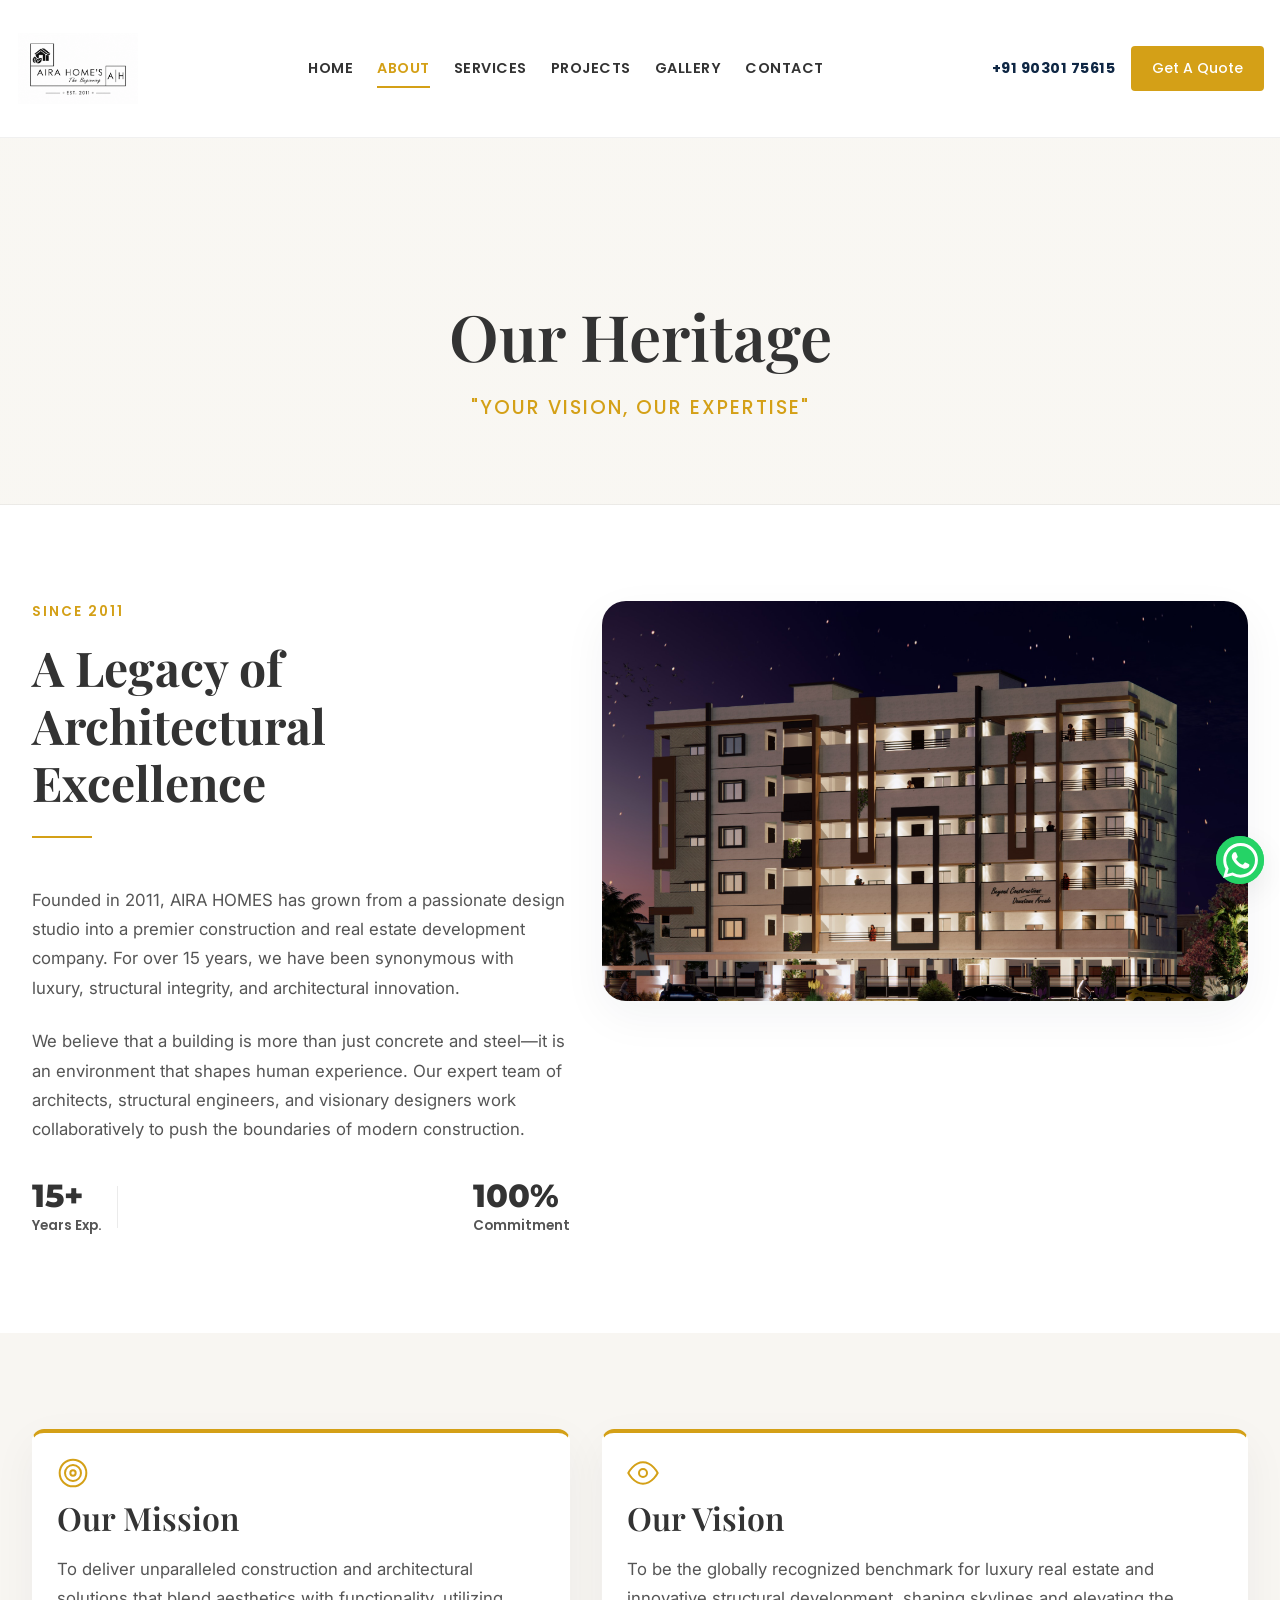
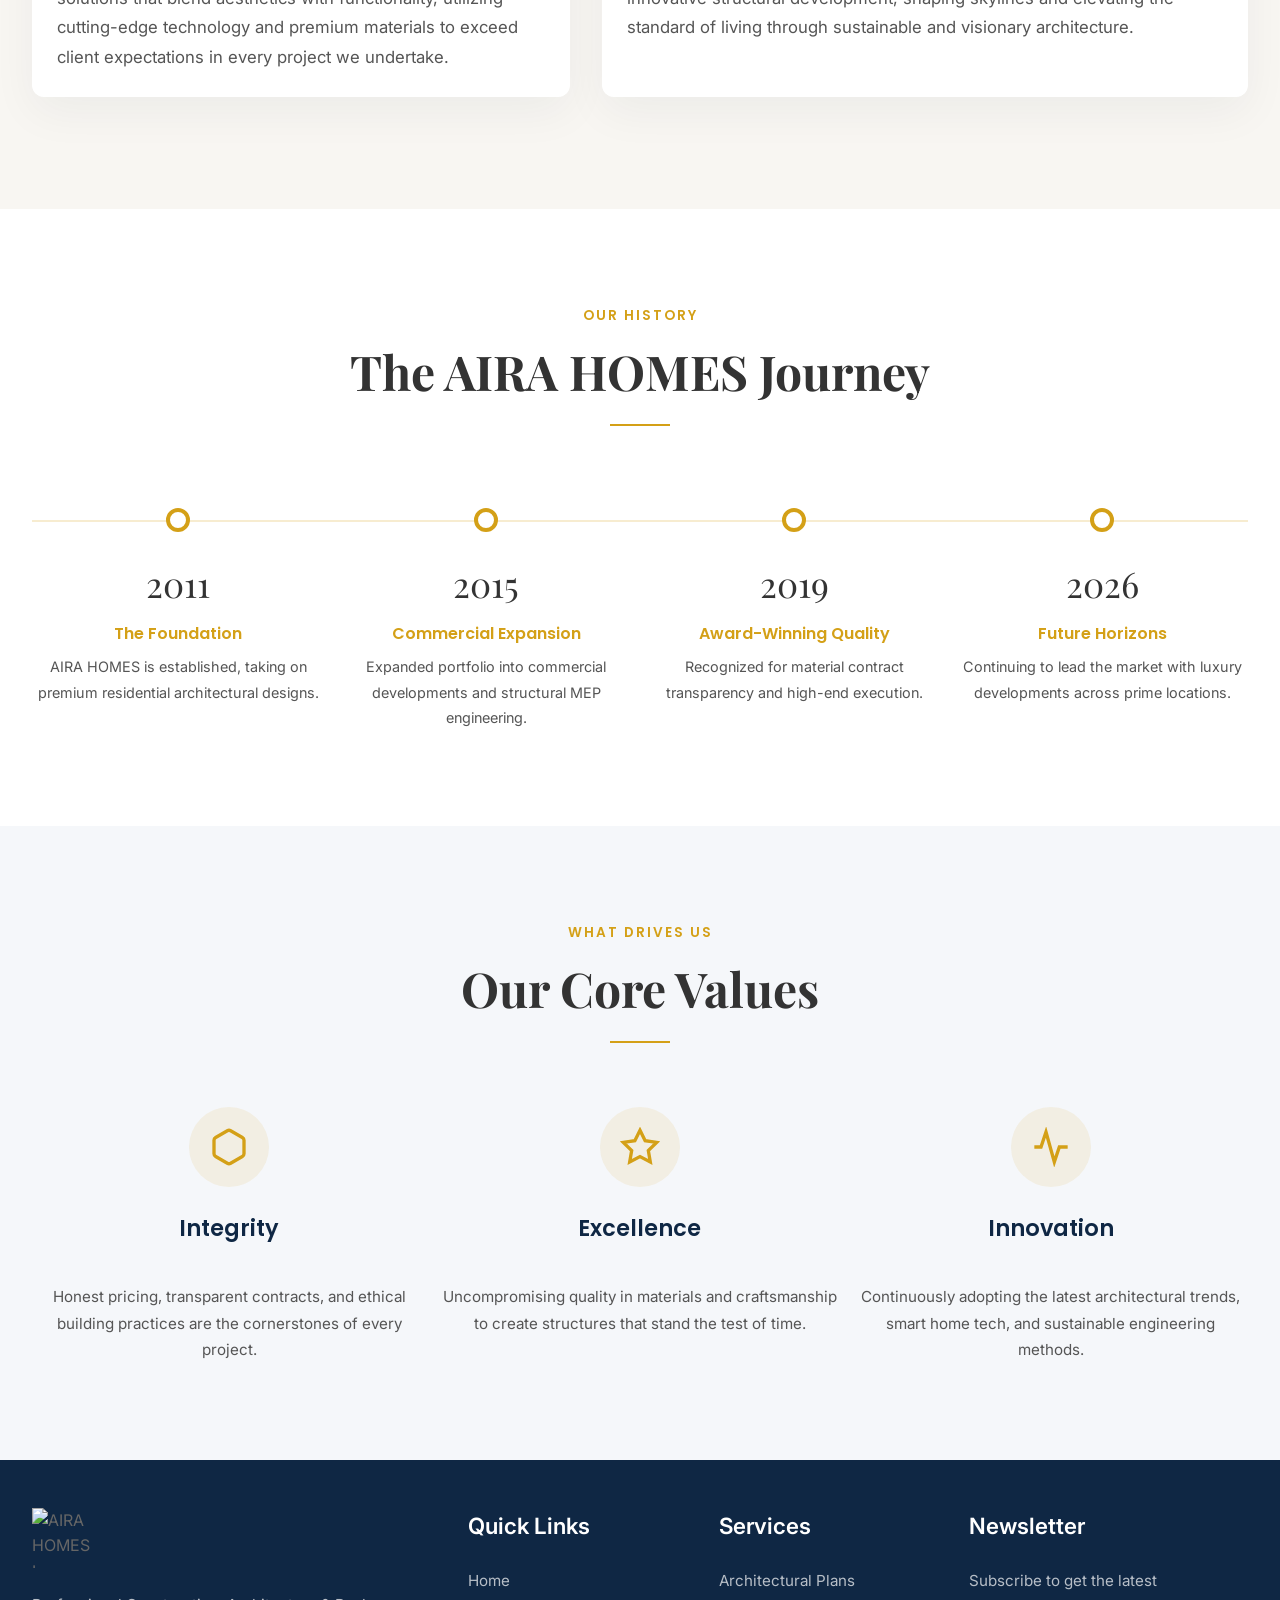
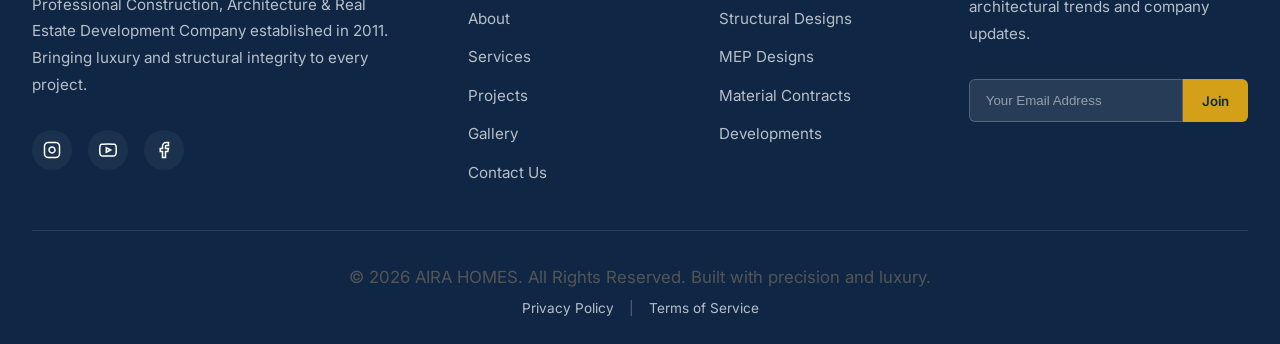
==== about.html @ bf9f4ef1 "Updated website" ====
﻿<!DOCTYPE html>
<html lang="en">
<head>
  <meta charset="UTF-8">
  <meta name="viewport" content="width=device-width, initial-scale=1.0">
  <meta name="description" content="AIRA HOMES Journey - Learn about our mission, vision, core values, and our 15+ years of excellence in construction and real estate.">
  <title>About Us | AIRA HOMES</title>
  <link rel="icon" type="image/png" href="logo.png"><link rel="shortcut icon" href="logo.png"><link rel="apple-touch-icon" href="logo.png">
  <link rel="stylesheet" href="css/style.css">
  <link href="https://fonts.googleapis.com/css2?family=Inter:wght@300;400;500;600&family=Montserrat:wght@600;700;800&family=Playfair+Display:ital,wght@0,400;0,500;0,600;0,700;1,400&family=Poppins:wght@500;600;700&display=swap" rel="stylesheet">
  <link rel="stylesheet" href="css/responsive.css">
</head>
<body>

  <!-- Overlay for mobile nav -->
  <div class="overlay" id="overlay"></div>

  <!-- STICKY HEADER -->
  <header id="header">
    <div class="nav-container">
      <a href="index.html" class="logo">
        <img src="logo.png" alt="AIRA HOMES Logo" style="height: 120px; width: 120px; object-fit: contain;" loading="lazy">
      </a>

      <nav class="nav-menu">
        <a href="index.html" class="nav-link">Home</a>
        <a href="about.html" class="nav-link active">About</a>
        <a href="services.html" class="nav-link">Services</a>
        <a href="projects.html" class="nav-link">Projects</a>
        <a href="gallery.html" class="nav-link">Gallery</a>
        <a href="contact.html" class="nav-link">Contact</a>
      </nav>

      <div class="nav-cta">
        <a href="contact.html#contact-form" class="nav-link" style="font-weight: 700; color: var(--navy-dark); text-transform: none;">+91 90301 75615</a>
        <a href="contact.html" class="btn btn-gold">Get A Quote</a>
      </div>

      <button class="hamburger" id="hamburger" aria-label="Toggle menu">
        <span></span>
        <span></span>
        <span></span>
      </button>
    </div>
  </header>

  <!-- MOBILE NAVIGATION -->
  <aside class="mobile-nav" id="mobile-nav">
    <a href="index.html" class="nav-link">Home</a>
    <a href="about.html" class="nav-link active">About</a>
    <a href="services.html" class="nav-link">Services</a>
    <a href="projects.html" class="nav-link">Projects</a>
    <a href="gallery.html" class="nav-link">Gallery</a>
    <a href="contact.html" class="nav-link">Contact</a>
    <div style="margin-top: 2rem;">
      <a href="contact.html" class="btn btn-gold" style="width: 100%;">Get A Quote</a>
    </div>
      <div class="mobile-socials">
        <div class="social-links">
            <a href="https://instagram.com" target="_blank" rel="noopener"><i class="fa-brands fa-instagram"></i></a>
            <a href="https://linkedin.com" target="_blank" rel="noopener"><i class="fa-brands fa-linkedin-in"></i></a>
            <a href="https://facebook.com" target="_blank" rel="noopener"><i class="fa-brands fa-facebook-f"></i></a>
        </div>
    </div>
</aside>

  <!-- INNER PAGE HERO -->
  <section class="inner-hero" style="background-image: linear-gradient(rgba(248,246,242,0.9), rgba(248,246,242,0.9)), url('https://images.unsplash.com/photo-1600607687920-4e2a09cf159d?ixlib=rb-4.0.3&auto=format&fit=crop&w=1600&q=80'); background-size: cover; background-position: center;">
    <div class="container">
      <h1 class="inner-hero-title">Our Heritage</h1>
      <p style="font-size: 1.2rem; font-family: var(--font-button); font-weight: 500; color: var(--accent-gold); text-transform: uppercase; letter-spacing: 2px;">"Your vision, our expertise"</p>
    </div>
  </section>

  <!-- COMPANY OVERVIEW -->
  <section class="section">
    <div class="container">
      <div class="hero-grid">
        <div>
          <div class="section-header left">
            <span class="section-tag">Since 2011</span>
            <h2 class="section-title">A Legacy of <br>Architectural Excellence</h2>
            <div class="section-divider"></div>
          </div>
          <p style="margin-bottom: 1.5rem; font-size: 1.05rem;">Founded in 2011, AIRA HOMES has grown from a passionate design studio into a premier construction and real estate development company. For over 15 years, we have been synonymous with luxury, structural integrity, and architectural innovation.</p>
          <p style="margin-bottom: 2rem; font-size: 1.05rem;">We believe that a building is more than just concrete and steel—it is an environment that shapes human experience. Our expert team of architects, structural engineers, and visionary designers work collaboratively to push the boundaries of modern construction.</p>
          
          <div class="services-row" style="margin-top: 2rem;">
            <div class="stat-item" style="text-align: left;">
              <div class="stat-number" style="font-size: 2rem; margin-bottom: 0;">15+</div>
              <div class="stat-label">Years Exp.</div>
            </div>
            <div class="stat-item" style="text-align: left;">
              <div class="stat-number" style="font-size: 2rem; margin-bottom: 0;">100%</div>
              <div class="stat-label">Commitment</div>
            </div>
          </div>
        </div>
        
        <div class="hero-image" style="height: 500px;">
          <!-- Using high-quality architecture unsplash image -->
          <img src="images/img26.jpg.png" alt="AIRA HOMES Excellence" loading="lazy">
        </div>
      </div>
    </div>
  </section>

  <!-- MISSION & VISION -->
  <section class="section section-bg-beige">
    <div class="container">
      <div class="hero-grid" style="align-items: stretch;">
        <div class="glass-card" style="background: var(--bg-primary); border-top: 4px solid var(--accent-gold);">
          <div class="stat-icon" style="justify-content: flex-start;">
            <svg viewBox="0 0 24 24" fill="none" stroke="currentColor" stroke-width="1.5"><circle cx="12" cy="12" r="10"></circle><circle cx="12" cy="12" r="6"></circle><circle cx="12" cy="12" r="2"></circle></svg>
          </div>
          <h3 style="font-family: var(--font-heading); font-size: 2rem; margin-bottom: 1rem;">Our Mission</h3>
          <p>To deliver unparalleled construction and architectural solutions that blend aesthetics with functionality, utilizing cutting-edge technology and premium materials to exceed client expectations in every project we undertake.</p>
        </div>
        
        <div class="glass-card" style="background: var(--bg-primary); border-top: 4px solid var(--accent-gold);">
          <div class="stat-icon" style="justify-content: flex-start;">
            <svg viewBox="0 0 24 24" fill="none" stroke="currentColor" stroke-width="1.5"><path d="M1 12s4-8 11-8 11 8 11 8-4 8-11 8-11-8-11-8z"></path><circle cx="12" cy="12" r="3"></circle></svg>
          </div>
          <h3 style="font-family: var(--font-heading); font-size: 2rem; margin-bottom: 1rem;">Our Vision</h3>
          <p>To be the globally recognized benchmark for luxury real estate and innovative structural development, shaping skylines and elevating the standard of living through sustainable and visionary architecture.</p>
        </div>
      </div>
    </div>
  </section>

  <!-- OUR JOURNEY TIMELINE -->
  <section class="section">
    <div class="container">
      <div class="section-header">
        <span class="section-tag">Our History</span>
        <h2 class="section-title">The AIRA HOMES Journey</h2>
        <div class="section-divider"></div>
      </div>
      
      <div class="timeline-flex">
        <div class="timeline-node">
          <div class="timeline-dot"></div>
          <div class="timeline-year">2011</div>
          <div class="timeline-title">The Foundation</div>
          <p style="font-size: 0.9rem;">AIRA HOMES is established, taking on premium residential architectural designs.</p>
        </div>
        
        <div class="timeline-node">
          <div class="timeline-dot"></div>
          <div class="timeline-year">2015</div>
          <div class="timeline-title">Commercial Expansion</div>
          <p style="font-size: 0.9rem;">Expanded portfolio into commercial developments and structural MEP engineering.</p>
        </div>
        
        <div class="timeline-node">
          <div class="timeline-dot"></div>
          <div class="timeline-year">2019</div>
          <div class="timeline-title">Award-Winning Quality</div>
          <p style="font-size: 0.9rem;">Recognized for material contract transparency and high-end execution.</p>
        </div>
        
        <div class="timeline-node">
          <div class="timeline-dot"></div>
          <div class="timeline-year">2026</div>
          <div class="timeline-title">Future Horizons</div>
          <p style="font-size: 0.9rem;">Continuing to lead the market with luxury developments across prime locations.</p>
        </div>
      </div>
    </div>
  </section>

  <!-- CORE VALUES -->
  <section class="section section-bg-gray">
    <div class="container">
      <div class="section-header">
        <span class="section-tag">What Drives Us</span>
        <h2 class="section-title">Our Core Values</h2>
        <div class="section-divider"></div>
      </div>
      
      <div class="assurances-grid" style="grid-template-columns: repeat(3, 1fr);">
        <div class="assurance-item">
          <div class="icon">
            <svg viewBox="0 0 24 24" fill="none" stroke="currentColor" stroke-width="2"><path d="M21 16V8a2 2 0 0 0-1-1.73l-7-4a2 2 0 0 0-2 0l-7 4A2 2 0 0 0 3 8v8a2 2 0 0 0 1 1.73l7 4a2 2 0 0 0 2 0l7-4A2 2 0 0 0 21 16z"></path></svg>
          </div>
          <h4 style="margin-bottom: 0.8rem; font-size: 1.25rem;">Integrity</h4>
          <p style="font-size: 0.95rem;">Honest pricing, transparent contracts, and ethical building practices are the cornerstones of every project.</p>
        </div>
        <div class="assurance-item">
          <div class="icon">
            <svg viewBox="0 0 24 24" fill="none" stroke="currentColor" stroke-width="2"><polygon points="12 2 15.09 8.26 22 9.27 17 14.14 18.18 21.02 12 17.77 5.82 21.02 7 14.14 2 9.27 8.91 8.26 12 2"></polygon></svg>
          </div>
          <h4 style="margin-bottom: 0.8rem; font-size: 1.25rem;">Excellence</h4>
          <p style="font-size: 0.95rem;">Uncompromising quality in materials and craftsmanship to create structures that stand the test of time.</p>
        </div>
        <div class="assurance-item">
          <div class="icon">
            <svg viewBox="0 0 24 24" fill="none" stroke="currentColor" stroke-width="2"><path d="M2 12h4l3-9 5 18 3-9h5"></path></svg>
          </div>
          <h4 style="margin-bottom: 0.8rem; font-size: 1.25rem;">Innovation</h4>
          <p style="font-size: 0.95rem;">Continuously adopting the latest architectural trends, smart home tech, and sustainable engineering methods.</p>
        </div>
      </div>
    </div>
  </section>

  <!-- FOOTER -->
  <footer>
    <div class="container">
      <div class="footer-grid">
        <div class="footer-about">
          <div class="footer-logo" style="margin-bottom: 1.5rem;">
            <img src="Logo.png" alt="AIRA HOMES Logo" style="height: 60px; width: 60px; object-fit: contain;" loading="lazy">
          </div>
          <p class="footer-desc">Professional Construction, Architecture & Real Estate Development Company established in 2011. Bringing luxury and structural integrity to every project.</p>
                    <div class="social-links">
            <a href="https://www.instagram.com/aira_homes_?igsh=MXM3eGhtYWdzZmJ4OQ==" target="_blank" class="social-link"><svg width="18" height="18" viewBox="0 0 24 24" fill="none" stroke="currentColor" stroke-width="2"><rect x="2" y="2" width="20" height="20" rx="5" ry="5"></rect><path d="M16 11.37A4 4 0 1 1 12.63 8 4 4 0 0 1 16 11.37z"></path><line x1="17.5" y1="6.5" x2="17.51" y2="6.5"></line></svg></a>
            <a href="https://www.youtube.com/channel/UC4AeRJJ2x_z1J_MsNEatcOw" target="_blank" class="social-link"><svg width="18" height="18" viewBox="0 0 24 24" fill="none" stroke="currentColor" stroke-width="2"><path d="M22.54 6.42a2.78 2.78 0 0 0-1.94-2C18.88 4 12 4 12 4s-6.88 0-8.6.42a2.78 2.78 0 0 0-1.94 2C1 8.17 1 12 1 12s0 3.83.46 5.58a2.78 2.78 0 0 0 1.94 2C5.12 20 12 20 12 20s6.88 0 8.6-.42a2.78 2.78 0 0 0 1.94-2C23 15.83 23 12 23 12s0-3.83-.46-5.58z"></path><polygon points="9.75 15.02 15.5 12 9.75 8.98 9.75 15.02"></polygon></svg></a>
            <a href="https://www.facebook.com/profile.php?id=61591469667228" target="_blank" class="social-link"><svg width="18" height="18" viewBox="0 0 24 24" fill="none" stroke="currentColor" stroke-width="2"><path d="M18 2h-3a5 5 0 0 0-5 5v3H7v4h3v8h4v-8h3l1-4h-4V7a1 1 0 0 1 1-1h3z"></path></svg></a>
          </div>
        </div>

        <div class="footer-links">
          <h4 class="footer-title">Quick Links</h4>
          <ul class="footer-menu">
            <li><a href="index.html">Home</a></li>
            <li><a href="about.html">About</a></li>
            <li><a href="services.html">Services</a></li>
            <li><a href="projects.html">Projects</a></li>
            <li><a href="gallery.html">Gallery</a></li>
            <li><a href="contact.html">Contact Us</a></li>
          </ul>
        </div>

        <div class="footer-links">
          <h4 class="footer-title">Services</h4>
          <ul class="footer-menu">
            <li><a href="services.html">Architectural Plans</a></li>
            <li><a href="services.html">Structural Designs</a></li>
            <li><a href="services.html">MEP Designs</a></li>
            <li><a href="services.html">Material Contracts</a></li>
            <li><a href="services.html">Developments</a></li>
          </ul>
        </div>

        <div class="footer-newsletter">
          <h4 class="footer-title">Newsletter</h4>
          <p class="footer-desc">Subscribe to get the latest architectural trends and company updates.</p>
          <form class="newsletter-form" onsubmit="event.preventDefault(); alert('Thank you for subscribing!');">
            <input type="email" placeholder="Your Email Address" class="newsletter-input" required>
            <button type="submit" class="newsletter-btn">Join</button>
          </form>
        </div>
      </div>

      <div class="footer-bottom">
        <div style="display: flex; flex-direction: column; align-items: center; gap: 10px; justify-content: center;">
            <p style="margin: 0;">&copy; 2026 AIRA HOMES. All Rights Reserved. Built with precision and luxury.</p>
            <div style="display: flex; gap: 15px; font-size: 0.85rem;">
                <a href="#" style="color: rgba(255, 255, 255, 0.7); text-decoration: none; transition: color 0.3s;" onmouseover="this.style.color='#D4A017'" onmouseout="this.style.color='rgba(255, 255, 255, 0.7)'">Privacy Policy</a>
                <span style="color: rgba(255, 255, 255, 0.3);">|</span>
                <a href="#" style="color: rgba(255, 255, 255, 0.7); text-decoration: none; transition: color 0.3s;" onmouseover="this.style.color='#D4A017'" onmouseout="this.style.color='rgba(255, 255, 255, 0.7)'">Terms of Service</a>
            </div>
        </div>
      </div>
    </div>
  </footer>

  <!-- WHATSAPP FLOATING BUTTON -->
  <a href="https://wa.me/919030175615" target="_blank" class="whatsapp-float" aria-label="Chat on WhatsApp">
    <div class="whatsapp-pulse"></div>
    <svg viewBox="0 0 24 24">
      <path d="M17.472 14.382c-.297-.149-1.758-.867-2.03-.967-.273-.099-.471-.148-.67.15-.197.297-.767.966-.94 1.164-.173.199-.347.223-.644.075-.297-.15-1.255-.463-2.39-1.475-.883-.788-1.48-1.761-1.653-2.059-.173-.297-.018-.458.13-.606.134-.133.298-.347.446-.52.149-.174.198-.298.298-.497.099-.198.05-.371-.025-.52-.075-.149-.669-1.612-.916-2.207-.242-.579-.487-.5-.669-.51a12.8 12.8 0 0 0-.57-.01c-.198 0-.52.074-.792.372-.272.297-1.04 1.016-1.04 2.479 0 1.462 1.065 2.875 1.213 3.074.149.198 2.096 3.2 5.077 4.487.709.306 1.262.489 1.694.625.712.227 1.36.195 1.871.118.571-.085 1.758-.719 2.006-1.413.248-.694.248-1.289.173-1.413-.074-.124-.272-.198-.57-.347m-5.421 7.403h-.004a9.87 9.87 0 0 1-5.031-1.378l-.361-.214-3.741.982.998-3.648-.235-.374a9.86 9.86 0 0 1-1.51-5.26c.001-5.45 4.436-9.884 9.888-9.884 2.64 0 5.122 1.03 6.988 2.898a9.825 9.825 0 0 1 2.893 6.994c-.003 5.45-4.437 9.884-9.885 9.884m8.413-18.297A11.815 11.815 0 0 0 12.05 0C5.495 0 .16 5.335.157 11.892c0 2.096.547 4.142 1.588 5.945L.057 24l6.305-1.654a11.882 11.882 0 0 0 5.683 1.448h.005c6.554 0 11.89-5.335 11.893-11.893a11.821 11.821 0 0 0-3.48-8.413Z"/>
    </svg>
  </a>

  <script src="js/main.js"></script>
</body>
</html>
---- css/style.css ----
﻿@import url('https://fonts.googleapis.com/css2?family=Inter:wght@300;400;500;600&family=Montserrat:wght@600;700;800&family=Playfair+Display:ital,wght@0,400;0,500;0,600;0,700;1,400&family=Poppins:wght@500;600;700&display=swap');

/* --- DESIGN SYSTEM VARIABLES --- */
:root {
  /* Colors */
  --bg-primary: #FFFFFF;
  --bg-secondary: #F8F6F2; /* Light Beige */
  --bg-cream: #FFFDF8; /* Soft Cream */
  --bg-gray: #F5F7FA; /* Light Gray */
  
  --accent-gold: #D4A017; /* Primary Gold */
  --accent-gold-hover: #B8860B; 
  
  --navy-dark: #0F2744; /* Secondary Navy */
  
  --text-dark: #1E1E1E; /* Heading Color */
  --text-body: #555555; /* Body Text */
  --text-light: #FFFFFF;
  
  --success-color: #25D366; /* WhatsApp / Success */
  
  /* Typography */
  --font-heading: 'Playfair Display', serif;
  --font-body: 'Inter', sans-serif;
  --font-button: 'Poppins', sans-serif;
  --font-stats: 'Montserrat', sans-serif;
  
  /* Utilities */
  --transition-smooth: all 0.4s cubic-bezier(0.16, 1, 0.3, 1);
  --border-radius-sm: 6px;
  --border-radius-md: 12px;
  --border-radius-lg: 24px;
  
  /* Shadows */
  --shadow-premium: 0 15px 45px rgba(15, 39, 68, 0.05);
  --shadow-hover: 0 25px 55px rgba(15, 39, 68, 0.12);
  --shadow-glass: 0 8px 32px rgba(31, 38, 135, 0.05);
  
  --max-width: 1280px;
}

/* --- RESET & GLOBAL STYLES --- */
* {
  margin: 0;
  padding: 0;
  box-sizing: border-box;
  outline: none;
}

html {
  scroll-behavior: smooth;
  font-size: 16px;
  background-color: var(--bg-primary);
  color: var(--text-body);
}

body {
  font-family: var(--font-body);
  line-height: 1.7;
  overflow-x: hidden;
}

h1 { font-size: 32px; }
h2 { font-size: 28px; }
h3 { font-size: 24px; }
h4 { font-size: 20px; }

h1, h2, h3, h4, h5, h6 {
  font-family: var(--font-heading);
  font-weight: 600;
  color: var(--text-dark);
}

p {
  color: var(--text-body);
  font-size: 16px;
}

a {
  text-decoration: none;
  color: inherit;
  transition: var(--transition-smooth);
}

ul {
  list-style: none;
}

img {
  max-width: 100%;
  height: auto;
  display: block;
}

.container {
  width: 100%;
  max-width: var(--max-width);
  margin: 0 auto;
  padding: 0 2rem;
}

/* --- BUTTONS & CALLS TO ACTION --- */
.btn {
  display: inline-flex;
  align-items: center;
  justify-content: center;
  padding: 1rem 2rem;
  font-family: var(--font-button);
  font-size: 0.95rem;
  font-weight: 600;
  border-radius: var(--border-radius-sm);
  border: 1px solid transparent;
  cursor: pointer;
  transition: var(--transition-smooth);
  position: relative;
  overflow: hidden;
  z-index: 1;
}

.btn::after {
  content: '';
  position: absolute;
  top: 0;
  left: 0;
  width: 100%;
  height: 100%;
  background: rgba(255, 255, 255, 0.1);
  transform: translateX(-100%);
  transition: transform 0.4s ease;
  z-index: -1;
}

.btn:hover::after {
  transform: translateX(0);
}

.btn-gold {
  background-color: var(--accent-gold);
  color: var(--bg-primary);
}

.btn-gold:hover {
  background-color: var(--accent-gold-hover);
  box-shadow: 0 8px 24px rgba(212, 160, 23, 0.3);
  transform: translateY(-2px);
}

.btn-outline {
  background-color: transparent;
  border: 1px solid var(--accent-gold);
  color: var(--accent-gold);
}

.btn-outline:hover {
  background-color: var(--accent-gold);
  color: var(--bg-primary);
  box-shadow: 0 8px 24px rgba(212, 160, 23, 0.2);
  transform: translateY(-2px);
}

.btn-white {
  background-color: var(--bg-primary);
  color: var(--text-dark);
}

.btn-white:hover {
  background-color: var(--bg-secondary);
  box-shadow: 0 8px 24px rgba(0, 0, 0, 0.05);
  transform: translateY(-2px);
}

/* --- GLASSMORPHISM CARD STYLE --- */
.glass-card {
  background: rgba(255, 255, 255, 0.85);
  backdrop-filter: blur(16px);
  -webkit-backdrop-filter: blur(16px);
  border: 1px solid rgba(255, 255, 255, 0.6);
  box-shadow: var(--shadow-premium);
  border-radius: var(--border-radius-md);
  padding: 2.5rem;
  transition: var(--transition-smooth);
}

.glass-card:hover {
  transform: translateY(-5px);
  box-shadow: var(--shadow-hover);
}

/* --- STICKY HEADER & NAVBAR --- */
header {
  position: fixed;
  top: 0;
  left: 0;
  width: 100%;
  z-index: 1000;
  transition: var(--transition-smooth);
  background: rgba(255, 255, 255, 0.95);
  backdrop-filter: blur(12px);
  -webkit-backdrop-filter: blur(12px);
  border-bottom: 1px solid rgba(15, 39, 68, 0.05);
}

header.scrolled {
  background: rgba(255, 255, 255, 0.98);
  box-shadow: 0 5px 20px rgba(0, 0, 0, 0.05);
  padding: 0.2rem 0;
}

.nav-container {
  display: flex;
  justify-content: space-between;
  align-items: center;
  padding: 1rem 2rem;
  transition: var(--transition-smooth);
}

/* --- CIRCULAR LOGO --- */
.logo {
  display: flex;
  align-items: center;
}

.nav-container .logo {
  background-color: transparent;
  box-shadow: none;
  border-radius: 0;
  padding: 2px;
}

.logo-img {
  width: 48px;
  height: 48px;
  transition: transform 0.4s ease, box-shadow 0.4s ease;
  border-radius: 0; /* Changed to square shape */
}

.logo img, .footer-logo img {
  border-radius: 0 !important;
}

.logo:hover .logo-img {
  transform: scale(1.05);
}

.nav-menu {
  display: flex;
  align-items: center;
  gap: 2rem;
}

.nav-link {
  font-family: var(--font-button);
  font-size: 0.9rem;
  font-weight: 600;
  color: var(--text-dark);
  position: relative;
  padding: 0.5rem 0;
  text-transform: uppercase;
  letter-spacing: 0.5px;
}

.nav-link::after {
  content: '';
  position: absolute;
  bottom: 0;
  left: 0;
  width: 0;
  height: 2px;
  background-color: var(--accent-gold);
  transition: var(--transition-smooth);
}

.nav-link:hover::after,
.nav-link.active::after {
  width: 100%;
}

.nav-link.active {
  color: var(--accent-gold);
}

.nav-cta {
  display: flex;
  align-items: center;
  gap: 1rem;
}

/* --- MOBILE HAMBURGER MENU --- */
.hamburger {
  display: none;
  cursor: pointer;
  background: none;
  border: none;
  z-index: 1100;
}

.hamburger span {
  display: block;
  width: 25px;
  height: 2px;
  background-color: var(--text-dark);
  margin: 5px 0;
  transition: var(--transition-smooth);
}

.mobile-nav {
  position: fixed;
  top: 0;
  right: -100%;
  width: 300px;
  height: 100vh;
  background-color: var(--bg-cream);
  box-shadow: -10px 0 30px rgba(0, 0, 0, 0.05);
  display: flex;
  flex-direction: column;
  padding: 6rem 2.5rem 3rem;
  transition: var(--transition-smooth);
  z-index: 1050;
  overflow-y: auto;
}
  display: flex;
  align-items: center;
  padding-top: 160px;
  background-color: var(--bg-cream);
  overflow: hidden;
}

.hero-grid {
  display: grid;
  grid-template-columns: 1fr 1.2fr;
  gap: 4rem;
  align-items: center;
}

.hero-content {
  animation: slideRight 1s cubic-bezier(0.16, 1, 0.3, 1) forwards;
}

.hero-tag {
  font-family: var(--font-button);
  color: var(--accent-gold);
  font-size: 0.9rem;
  font-weight: 600;
  letter-spacing: 2px;
  text-transform: uppercase;
  margin-bottom: 1.5rem;
  display: block;
}

.hero-title {
  font-size: 4.5rem;
  line-height: 1.1;
  color: var(--text-dark);
  margin-bottom: 1.5rem;
}

.hero-title span {
  color: var(--accent-gold);
}

.hero-subtitle {
  font-size: 1.1rem;
  color: var(--text-body);
  margin-bottom: 2.5rem;
  max-width: 90%;
}

.hero-actions {
  display: flex;
  gap: 1.5rem;
  align-items: center;
}

.hero-image {
  position: relative;
  height: 600px;
  border-radius: var(--border-radius-lg);
  overflow: hidden;
  box-shadow: var(--shadow-premium);
  animation: slideLeft 1s cubic-bezier(0.16, 1, 0.3, 1) forwards;
}

.hero-image img {
  width: 100%;
  height: 100%;
  object-fit: cover;
  animation: slowZoom 20s infinite alternate;
}

/* --- STATS SECTION --- */
.stats {
  padding: 4rem 0;
  background-color: var(--bg-primary);
  border-bottom: 1px solid rgba(0,0,0,0.05);
}

.stats-container {
  background: var(--bg-primary);
  border: 1px solid rgba(212, 160, 23, 0.2);
  border-radius: var(--border-radius-md);
  padding: 3rem;
  box-shadow: var(--shadow-premium);
  transform: none;
  margin-bottom: 0;
}

.stats-grid {
  display: grid;
  grid-template-columns: 1fr;
  gap: 2rem;
  text-align: center;
}

.stat-item {
  position: relative;
}

.stat-item:not(:last-child)::after {
  content: '';
  position: absolute;
  right: -1rem;
  top: 15%;
  height: 70%;
  width: 1px;
  background-color: rgba(0, 0, 0, 0.08);
}

.stat-icon {
  color: var(--accent-gold);
  margin-bottom: 0.5rem;
  display: flex;
  justify-content: center;
}

.stat-icon svg {
  width: 32px;
  height: 32px;
}

.stat-number {
  font-family: var(--font-stats);
  font-size: 2.8rem;
  color: var(--text-dark);
  font-weight: 800;
  line-height: 1.2;
}

.stat-label {
  font-size: 0.85rem;
  font-family: var(--font-button);
  font-weight: 600;
  color: var(--text-body);
}

/* --- SECTION DECORATION & LAYOUTS --- */
.section {
  padding: 3rem 0;
}

.section-bg-beige { background-color: var(--bg-secondary); }
.section-bg-cream { background-color: var(--bg-cream); }
.section-bg-gray { background-color: var(--bg-gray); }

.section-header {
  text-align: center;
  max-width: 700px;
  margin: 0 auto 4rem;
}

.section-header.left {
  text-align: left;
  margin: 0 0 3rem 0;
}

.section-tag {
  font-family: var(--font-button);
  font-size: 0.85rem;
  font-weight: 600;
  color: var(--accent-gold);
  letter-spacing: 2px;
  text-transform: uppercase;
  margin-bottom: 1rem;
  display: block;
}

.section-title {
  font-family: var(--font-heading);
  font-size: 3rem;
  font-weight: 700;
  color: var(--text-dark);
  line-height: 1.2;
}

.section-divider {
  width: 60px;
  height: 2px;
  background-color: var(--accent-gold);
  margin: 1.5rem auto 0;
}

.section-header.left .section-divider {
  margin: 1.5rem 0 0 0;
}

/* --- SERVICES PREVIEW (HOME) --- */
.services-row {
  display: flex;
  justify-content: space-between;
  gap: 1.5rem;
  flex-wrap: wrap;
}

.service-icon-box {
  flex: 1;
  min-width: 180px;
  text-align: center;
  padding: 2rem 1rem;
  background: var(--bg-primary);
  border-radius: var(--border-radius-md);
  box-shadow: var(--shadow-premium);
  transition: var(--transition-smooth);
  border: 1px solid transparent;
}

.service-icon-box:hover {
  transform: translateY(-10px);
  border-color: rgba(212, 160, 23, 0.2);
  box-shadow: var(--shadow-hover);
}

.service-icon-box .icon {
  width: 48px;
  height: 48px;
  margin: 0 auto 1rem;
  color: var(--accent-gold);
}

.service-icon-box h4 {
  font-family: var(--font-button);
  font-weight: 600;
  font-size: 1rem;
  margin-bottom: 0.5rem;
}

.service-icon-box .read-more {
  font-size: 0.8rem;
  color: var(--accent-gold);
  font-weight: 600;
}

/* --- ABOUT TIMELINE --- */
.timeline-flex {
  display: flex;
  justify-content: space-between;
  position: relative;
  margin-top: 4rem;
}

.timeline-flex::before {
  content: '';
  position: absolute;
  top: 30px;
  left: 0;
  width: 100%;
  height: 2px;
  background: rgba(212, 160, 23, 0.2);
  z-index: 0;
}

.timeline-node {
  position: relative;
  z-index: 1;
  text-align: center;
  width: 220px;
}

.timeline-dot {
  width: 24px;
  height: 24px;
  background: var(--bg-primary);
  border: 4px solid var(--accent-gold);
  border-radius: 50%;
  margin: 18px auto 1.5rem;
  transition: var(--transition-smooth);
}

.timeline-node:hover .timeline-dot {
  background: var(--accent-gold);
  transform: scale(1.2);
}

.timeline-year {
  font-family: var(--font-heading);
  font-size: 2.2rem;
  color: var(--text-dark);
  margin-bottom: 0.5rem;
}

.timeline-title {
  font-family: var(--font-button);
  font-weight: 600;
  font-size: 1rem;
  color: var(--accent-gold);
  margin-bottom: 0.5rem;
}

/* --- INTERNAL PAGES HERO --- */
.inner-hero {
  padding: 120px 1rem 50px;
  background-color: var(--bg-cream);
  text-align: center;
  border-bottom: 1px solid rgba(0,0,0,0.05);
}

.inner-hero-title {
  font-size: 4rem;
  color: var(--text-dark);
  margin-bottom: 1rem;
}

.breadcrumbs {
  display: flex;
  align-items: center;
  justify-content: center;
  gap: 0.8rem;
  font-size: 0.95rem;
  font-family: var(--font-button);
  font-weight: 500;
}

.breadcrumbs a {
  color: var(--text-body);
}

.breadcrumbs a:hover {
  color: var(--accent-gold);
}

.breadcrumbs span {
  color: var(--accent-gold);
}

/* --- GALLERY FILTERS & MASONRY --- */
.gallery-filters {
  display: flex;
  justify-content: center;
  flex-wrap: wrap;
  gap: 1rem;
  margin-bottom: 3rem;
}

.filter-btn {
  background: var(--bg-primary);
  border: 1px solid rgba(0, 0, 0, 0.1);
  padding: 0.7rem 1.8rem;
  font-family: var(--font-button);
  font-size: 0.9rem;
  font-weight: 600;
  border-radius: 30px;
  cursor: pointer;
  transition: var(--transition-smooth);
}

.filter-btn:hover,
.filter-btn.active {
  background-color: var(--navy-dark);
  color: var(--bg-primary);
  border-color: var(--navy-dark);
}

/* Advanced Masonry Grid */
.masonry-grid { column-count: 1;
  column-gap: 1.5rem;
}

.masonry-item {
  break-inside: avoid;
  margin-bottom: 1.5rem;
  position: relative;
  border-radius: var(--border-radius-md);
  overflow: hidden;
  box-shadow: var(--shadow-premium);
  cursor: pointer;
  background-color: var(--bg-gray);
}

.masonry-item img {
  width: 100%;
  height: auto;
  display: block;
  transition: transform 0.6s cubic-bezier(0.16, 1, 0.3, 1);
}

.masonry-item:hover img {
  transform: scale(1.08);
}

.masonry-overlay {
  position: absolute;
  inset: 0;
  background: linear-gradient(to top, rgba(15, 39, 68, 0.95) 0%, rgba(15, 39, 68, 0.4) 50%, rgba(15, 39, 68, 0.1) 100%);
  display: flex;
  flex-direction: column;
  justify-content: flex-end;
  padding: 2.5rem 2rem;
  opacity: 0;
  transition: opacity 0.4s ease;
}

.masonry-item:hover .masonry-overlay {
  opacity: 1;
}

.gallery-project-title {
  color: var(--text-light);
  font-size: 1.6rem;
  font-family: var(--font-heading);
  margin-bottom: 0.8rem;
  transform: translateY(20px);
  transition: transform 0.4s ease;
}

.masonry-item:hover .gallery-project-title {
  transform: translateY(0);
}

.gallery-meta {
  display: flex;
  flex-wrap: wrap;
  gap: 1rem;
  color: rgba(255, 255, 255, 0.8);
  font-family: var(--font-button);
  font-size: 0.85rem;
  transform: translateY(20px);
  transition: transform 0.5s ease;
}

.masonry-item:hover .gallery-meta {
  transform: translateY(0);
}

.gallery-meta span {
  display: flex;
  align-items: center;
  gap: 0.4rem;
}

.gallery-meta span i, .gallery-meta span svg {
  color: var(--accent-gold);
}

/* Lightbox Modal */
.lightbox {
  position: fixed;
  inset: 0;
  background: rgba(15, 39, 68, 0.95);
  backdrop-filter: blur(10px);
  z-index: 2000;
  display: flex;
  align-items: center;
  justify-content: center;
  opacity: 0;
  visibility: hidden;
  transition: var(--transition-smooth);
}

.lightbox.active {
  opacity: 1;
  visibility: visible;
}

.lightbox-content {
  position: relative;
  max-width: 90%;
  max-height: 90vh;
}

.lightbox-img {
  max-width: 100%;
  max-height: 85vh;
  border-radius: var(--border-radius-sm);
  box-shadow: 0 25px 60px rgba(0, 0, 0, 0.5);
}

.lightbox-close {
  position: absolute;
  top: -45px;
  right: -10px;
  color: var(--text-light);
  font-size: 3rem;
  cursor: pointer;
  background: none;
  border: none;
  transition: color 0.3s ease;
}

.lightbox-close:hover {
  color: var(--accent-gold);
}

/* --- CONTACT PAGE --- */
.contact-grid {
  display: grid;
  grid-template-columns: 1fr 1.5fr;
  gap: 4rem;
  margin-top: -80px;
  position: relative;
  z-index: 10;
}

.contact-info-card {
  background: var(--navy-dark);
  color: white;
  border-radius: 24px;
  padding: 3rem;
  box-shadow: 0 20px 40px rgba(15, 23, 42, 0.15);
}

/* --- CONTACT MAP --- */
.map-container {
  width: 100%;
  height: 500px;
  border-radius: 24px;
  overflow: hidden;
  box-shadow: 0 20px 40px rgba(15, 23, 42, 0.08);
  margin-top: 2rem;
}

.map-container iframe {
  width: 100%;
  height: 100%;
  border: none;
}

.form-group {
  margin-bottom: 1.5rem;
}

.form-input {
  width: 100%;
  padding: 1rem 1.2rem;
  border-radius: var(--border-radius-sm);
  background-color: var(--bg-gray);
  border: 1px solid transparent;
  font-family: var(--font-body);
  font-size: 0.95rem;
  color: var(--text-dark);
  transition: var(--transition-smooth);
}

.form-input:focus {
  background-color: var(--bg-primary);
  border-color: var(--accent-gold);
  box-shadow: 0 0 0 4px rgba(212, 160, 23, 0.1);
}

textarea.form-input {
  min-height: 150px;
  resize: vertical;
}

.contact-info-wrap {
  display: flex;
  flex-direction: column;
  gap: 2rem;
}

.contact-info-item {
  display: flex;
  gap: 1.5rem;
}

.contact-info-item .icon {
  width: 45px;
  height: 45px;
  background: rgba(212, 160, 23, 0.1);
  color: var(--accent-gold);
  border-radius: 50%;
  display: flex;
  align-items: center;
  justify-content: center;
  flex-shrink: 0;
}

.contact-info-item h4 {
  font-family: var(--font-button);
  font-size: 1.1rem;
  margin-bottom: 0.2rem;
}

/* --- FOOTER --- */
footer {
  background-color: var(--navy-dark);
  color: var(--text-light);
  padding: 5rem 0 2rem;
}

.footer-grid { display: grid; grid-template-columns: 1fr;
  gap: 4rem;
  margin-bottom: 4rem;
}

.footer-logo {
  margin-bottom: 1.5rem;
  background: transparent !important;
  background-color: transparent !important;
  box-shadow: none !important;
  border: none !important;
  padding: 0 !important;
  border-radius: 0 !important;
}

.footer-logo .logo-img {
  width: 60px;
  height: 60px;
}

.footer-desc {
  font-size: 0.95rem;
  color: rgba(255, 255, 255, 0.7);
  margin-bottom: 2rem;
}

.social-links {
  display: flex;
  gap: 1rem;
}

.social-link {
  width: 40px;
  height: 40px;
  border-radius: 50%;
  background-color: rgba(255, 255, 255, 0.05);
  color: var(--text-light);
  display: flex;
  align-items: center;
  justify-content: center;
  transition: var(--transition-smooth);
}

.social-link:hover {
  background-color: var(--accent-gold);
  color: var(--navy-dark);
  transform: translateY(-3px);
}

.footer-title {
  font-family: var(--font-button);
  font-size: 1.1rem;
  font-weight: 600;
  margin-bottom: 1.5rem;
  color: #FFFFFF;
}

.footer-menu li {
  margin-bottom: 0.8rem;
}

.footer-menu a {
  color: rgba(255, 255, 255, 0.7);
  font-size: 0.95rem;
}

.footer-menu a:hover {
  color: var(--accent-gold);
}

.newsletter-form {
  display: flex;
  margin-top: 1rem;
}

.newsletter-input {
  flex-grow: 1;
  padding: 0.8rem 1rem;
  background: rgba(255, 255, 255, 0.1);
  border: 1px solid rgba(255, 255, 255, 0.2);
  color: white;
  border-radius: var(--border-radius-sm) 0 0 var(--border-radius-sm);
}

.newsletter-btn {
  padding: 0.8rem 1.5rem;
  background: var(--accent-gold);
  color: var(--navy-dark);
  font-family: var(--font-button);
  font-weight: 600;
  border: none;
  border-radius: 0 var(--border-radius-sm) var(--border-radius-sm) 0;
  cursor: pointer;
}

.footer-bottom {
  border-top: 1px solid rgba(255, 255, 255, 0.1);
  padding-top: 2rem;
  text-align: center;
  font-size: 0.85rem;
  color: rgba(255, 255, 255, 0.5);
}

/* --- WHATSAPP FLOATING BUTTON --- */
.whatsapp-float {
  position: fixed;
  bottom: 2rem;
  right: 2rem;
  width: 60px;
  height: 60px;
  background-color: var(--success-color);
  color: white;
  border-radius: 50%;
  display: flex;
  align-items: center;
  justify-content: center;
  box-shadow: 0 10px 25px rgba(37, 211, 102, 0.3);
  z-index: 999;
  cursor: pointer;
  transition: transform 0.3s ease;
}

.whatsapp-float:hover {
  transform: scale(1.1);
}

.whatsapp-float svg {
  width: 35px;
  height: 35px;
  fill: currentColor;
}

.whatsapp-pulse {
  position: absolute;
  width: 100%;
  height: 100%;
  background-color: var(--success-color);
  border-radius: 50%;
  z-index: -1;
  animation: pulseWave 2s infinite;
}

/* --- ANIMATIONS --- */
@keyframes slideLeft {
  from { opacity: 0; transform: translateX(50px); }
  to { opacity: 1; transform: translateX(0); }
}

@keyframes slideRight {
  from { opacity: 0; transform: translateX(-50px); }
  to { opacity: 1; transform: translateX(0); }
}

@keyframes slowZoom {
  0% { transform: scale(1); }
  100% { transform: scale(1.1); }
}

@keyframes pulseWave {
  0% { transform: scale(1); opacity: 0.7; }
  100% { transform: scale(1.6); opacity: 0; }
}

/* --- NEW PROJECTS PAGE UI --- */
.projects-filter-bar {
  display: flex;
  justify-content: center;
  flex-wrap: wrap;
  gap: 1rem;
  margin-bottom: 4rem;
}

.projects-filter-btn {
  display: inline-flex;
  align-items: center;
  gap: 0.8rem;
  background: var(--bg-primary);
  border: 1px solid rgba(0,0,0,0.05);
  padding: 0.8rem 2rem;
  font-family: var(--font-button);
  font-size: 0.95rem;
  font-weight: 600;
  border-radius: 30px;
  cursor: pointer;
  box-shadow: 0 4px 15px rgba(0,0,0,0.03);
  transition: var(--transition-smooth);
}

.projects-filter-btn svg {
  color: var(--text-body);
  transition: var(--transition-smooth);
}

.projects-filter-btn:hover,
.projects-filter-btn.active {
  background: var(--navy-dark);
  color: var(--bg-primary);
  border-color: var(--navy-dark);
}

.projects-filter-btn:hover svg,
.projects-filter-btn.active svg {
  color: var(--accent-gold);
}

.projects-grid-3 {
  display: grid;
  grid-template-columns: 1fr;
  gap: 2.5rem;
  margin-bottom: 5rem;
}

.project-luxury-card {
  background: var(--bg-primary);
  border-radius: var(--border-radius-lg);
  overflow: hidden;
  box-shadow: var(--shadow-premium);
  transition: var(--transition-smooth);
  position: relative;
  display: flex;
  flex-direction: column;
}

.project-luxury-card:hover {
  transform: translateY(-8px);
  box-shadow: var(--shadow-hover);
}

.project-card-img {
  height: 280px;
  overflow: hidden;
  position: relative;
}

.project-card-img img {
  width: 100%;
  height: 100%;
  object-fit: cover;
  transition: transform 0.6s cubic-bezier(0.16, 1, 0.3, 1);
}

.project-luxury-card:hover .project-card-img img {
  transform: scale(1.08);
}

.project-card-content {
  padding: 2rem;
  background: var(--bg-primary);
  flex-grow: 1;
  display: flex;
  flex-direction: column;
  position: relative;
}

.project-card-title {
  font-family: var(--font-heading);
  font-size: 1.6rem;
  color: var(--text-dark);
  margin-bottom: 1.2rem;
}

.project-card-meta {
  display: flex;
  gap: 1.5rem;
  font-family: var(--font-body);
  font-size: 0.9rem;
  color: var(--text-body);
}

.project-card-meta span {
  display: flex;
  align-items: center;
  gap: 0.4rem;
}

.project-card-meta svg {
  color: var(--accent-gold);
}

.circular-arrow-btn {
  position: absolute;
  bottom: 2rem;
  right: 2rem;
  width: 45px;
  height: 45px;
  border-radius: 50%;
  border: 1px solid var(--accent-gold);
  display: flex;
  align-items: center;
  justify-content: center;
  color: var(--accent-gold);
  transition: var(--transition-smooth);
}

.project-luxury-card:hover .circular-arrow-btn {
  background: var(--accent-gold);
  color: var(--bg-primary);
}

.horizontal-stats-card {
  background: var(--bg-primary);
  border-radius: var(--border-radius-md);
  box-shadow: var(--shadow-premium);
  padding: 3rem 4rem;
  display: flex;
  justify-content: space-between;
  align-items: center;
  margin-bottom: 5rem;
}

.h-stat-item {
  display: flex;
  align-items: center;
  gap: 1.5rem;
}

.h-stat-icon {
  width: 50px;
  height: 50px;
  display: flex;
  align-items: center;
  justify-content: center;
  color: var(--text-dark);
}

.h-stat-info {
  display: flex;
  flex-direction: column;
}

.h-stat-num {
  font-family: var(--font-heading);
  font-size: 2.2rem;
  font-weight: 700;
  color: var(--accent-gold);
  line-height: 1;
  margin-bottom: 0.2rem;
}

.h-stat-label {
  font-family: var(--font-body);
  font-size: 0.9rem;
  font-weight: 600;
  color: var(--text-dark);
}

.cta-banner {
  background: var(--bg-secondary);
  border-radius: var(--border-radius-lg);
  padding: 4rem 5rem;
  display: flex;
  justify-content: space-between;
  align-items: center;
  margin-bottom: 2rem;
  position: relative;
  overflow: hidden;
}

.cta-banner::before {
  content: '';
  position: absolute;
  top: 0;
  left: 0;
  width: 100%;
  height: 100%;
  background-image: url('data:image/svg+xml;utf8,<svg width="200" height="200" xmlns="http://www.w3.org/2000/svg"><path d="M100 0L200 100L100 200L0 100Z" fill="none" stroke="%23D4A017" stroke-width="1" opacity="0.1"/></svg>');
  background-size: 150px;
  z-index: 0;
}

.cta-content {
  position: relative;
  z-index: 1;
}

.cta-content h2 {
  font-size: 2.5rem;
  margin-bottom: 0.5rem;
}

.cta-content p {
  font-size: 1.1rem;
}

.cta-btn-wrap {
  position: relative;
  z-index: 1;
}

/* --- SERVICES PAGE FIXES --- */
.services-cards-grid {
  display: grid;
  grid-template-columns: 1fr;
  gap: 2.5rem;
}

.srv-card {
  background: var(--bg-primary);
  border-radius: var(--border-radius-md);
  overflow: hidden;
  box-shadow: var(--shadow-light);
  transition: var(--transition-smooth);
}

.srv-card:hover {
  transform: translateY(-5px);
  box-shadow: var(--shadow-premium);
}

.srv-img img {
  width: 100%;
  height: 250px;
  object-fit: cover;
}

.srv-content {
  padding: 2rem;
}

.srv-content h3 {
  font-family: var(--font-heading);
  font-size: 1.5rem;
  color: var(--navy-dark);
  margin-bottom: 1rem;
}

.srv-content p {
  color: var(--text-body);
  font-size: 0.95rem;
  margin-bottom: 1.5rem;
  line-height: 1.6;
}

.assurances-grid {
  display: grid;
  grid-template-columns: 1fr;
  gap: 2rem;
  text-align: center;
  margin-top: 3rem;
}

.assurance-item {
  display: flex;
  flex-direction: column;
  align-items: center;
  gap: 1.5rem;
}

.assurance-item .icon {
  width: 80px;
  height: 80px;
  border-radius: 50%;
  background: rgba(212, 160, 23, 0.1);
  color: var(--accent-gold);
  display: flex;
  align-items: center;
  justify-content: center;
}

.assurance-item .icon svg {
  width: 40px;
  height: 40px;
}

.assurance-item h4 {
  font-family: var(--font-button);
  font-size: 1.1rem;
  color: var(--navy-dark);
}

@media (max-width: 1024px) {
  .services-cards-grid {
    grid-template-columns: 1fr;
  }
  .assurances-grid {
    grid-template-columns: 1fr;
  }
}

@media (max-width: 768px) {
  .services-cards-grid {
    grid-template-columns: 1fr;
  }
  .assurances-grid {
    grid-template-columns: 1fr;
  }
}

/* --- NEW HOME PAGE REDESIGN --- */
.hero-split-section {
  position: relative;
  background-color: var(--bg-cream);
  padding: 160px 0 100px;
  overflow: hidden;
}

.hero-split-grid {
  display: grid;
  grid-template-columns: 1fr 1fr;
  align-items: stretch;
  width: 100%;
}

.hero-split-left {
  display: flex;
  flex-direction: column;
  justify-content: center;
  padding-left: 8%;
  padding-right: 5%;
}

@media (min-width: 1600px) {
  .hero-split-left {
    padding-left: 12%;
  }
}

@media (max-width: 1280px) {
  .hero-split-left {
    padding-left: 4%;
  }
}

.hero-split-left .hero-tag {
  color: var(--accent-gold);
  font-family: var(--font-button);
  font-size: 0.9rem;
  font-weight: 700;
  letter-spacing: 2px;
  text-transform: uppercase;
  margin-bottom: 1.5rem;
  display: block;
}

.hero-split-left .hero-title {
  font-size: 4.5rem;
  line-height: 1.1;
  margin-bottom: 1.5rem;
  color: var(--navy-dark);
}

.hero-split-left .gold-text {
  color: var(--accent-gold);
  font-style: italic;
  font-weight: 400;
}

.hero-split-right {
  height: 100%;
}

.hero-rounded-img {
  width: 100%;
  height: 100%;
  min-height: 700px;
  object-fit: cover;
  border-radius: 40px 0 0 40px;
  box-shadow: 0 30px 60px rgba(0, 0, 0, 0.1);
}

.floating-stats-section {
  position: relative;
  z-index: 10;
  margin-top: -60px;
  margin-bottom: 60px;
}

.floating-stats-card {
  background: white;
  border-radius: 24px;
  box-shadow: 0 20px 40px rgba(15, 23, 42, 0.08);
  padding: 3rem 4rem;
  display: grid;
  grid-template-columns: 1fr;
  gap: 2rem;
  text-align: center;
}

.floating-stat-item {
  display: flex;
  flex-direction: column;
  align-items: center;
}

.floating-stat-icon {
  color: var(--accent-gold);
  margin-bottom: 1rem;
}

.floating-stat-num {
  font-family: var(--font-heading);
  font-size: 2.5rem;
  font-weight: 700;
  color: var(--navy-dark);
  line-height: 1;
  margin-bottom: 0.5rem;
}

.floating-stat-label {
  font-family: var(--font-body);
  font-size: 0.85rem;
  font-weight: 600;
  color: var(--text-body);
}

.services-grid-5 {
  display: grid;
  grid-template-columns: repeat(5, 1fr);
  gap: 1.5rem;
  margin-top: 3rem;
}

.service-card-lux {
  background: white;
  border-radius: 16px;
  padding: 2.5rem 1.5rem;
  text-align: center;
  box-shadow: 0 10px 30px rgba(0, 0, 0, 0.04);
  transition: var(--transition-smooth);
  display: flex;
  flex-direction: column;
  align-items: center;
  height: 100%;
}

.service-card-lux:hover {
  transform: translateY(-10px);
  box-shadow: 0 20px 40px rgba(0, 0, 0, 0.08);
}

.service-card-lux .icon {
  width: 60px;
  height: 60px;
  color: var(--accent-gold);
  margin-bottom: 1.5rem;
}

.service-card-lux h4 {
  font-family: var(--font-heading);
  font-size: 1.2rem;
  color: var(--navy-dark);
  margin-bottom: 1rem;
}

.service-card-lux p {
  font-size: 0.85rem;
  color: var(--text-body);
  margin-bottom: 2rem;
  flex-grow: 1;
}

.service-card-lux .learn-more {
  color: var(--accent-gold);
  font-weight: 600;
  font-size: 0.9rem;
  text-decoration: none;
  font-family: var(--font-button);
}

.cta-split-card {
  display: grid;
  grid-template-columns: 1fr 1fr;
  gap: 0;
  background: white;
  border-radius: 24px;
  overflow: hidden;
  box-shadow: 0 20px 50px rgba(15, 23, 42, 0.06);
  margin-bottom: 4rem;
}

.cta-blueprint-img {
  width: 100%;
  height: 100%;
  object-fit: cover;
  min-height: 400px;
}

.cta-split-right {
  padding: 5rem 4rem;
  display: flex;
  flex-direction: column;
  justify-content: center;
}

.cta-split-right h2 {
  font-family: var(--font-heading);
  font-size: 2.5rem;
  color: var(--navy-dark);
  line-height: 1.2;
}

.cta-split-right p {
  font-size: 1.05rem;
  color: var(--text-body);
  line-height: 1.6;
}

/* --- RESPONSIVE MEDIA QUERIES --- */
@media (max-width: 1024px) {
  .logo-img { width: 40px; height: 40px; }
  .hero-grid { grid-template-columns: 1fr; gap: 3rem; text-align: center; }
  .hero-actions { justify-content: center; }
  .hero-image { height: 450px; }
  .stats-container { transform: none; margin: 0 0 4rem 0; }
  .stats-grid { grid-template-columns: 1fr; gap: 2.5rem; }
  .stat-item:nth-child(2)::after { display: none; }
  .masonry-grid { column-count: 1; }
  .contact-grid { grid-template-columns: 1fr; }
  .footer-grid { grid-template-columns: 1fr; }
  .timeline-flex { flex-direction: column; gap: 3rem; align-items: center; }
  .timeline-flex::before { display: none; }
  
  .projects-grid-3 { grid-template-columns: 1fr; }
  .horizontal-stats-card { flex-wrap: wrap; gap: 2rem; justify-content: center; }
  .cta-banner { flex-direction: column; text-align: center; gap: 2rem; padding: 3rem 2rem; }
  
  /* Home Page Redesign */
  .hero-split-grid { grid-template-columns: 1fr; text-align: center; }
  .hero-split-left .hero-title { font-size: 3.5rem; }
  .hero-rounded-img { height: 400px; }
  .floating-stats-card { grid-template-columns: 1fr; padding: 2rem; }
  .services-grid-5 { grid-template-columns: 1fr; }
  .cta-split-card { grid-template-columns: 1fr; }
  .cta-split-right { padding: 3rem; text-align: center; }
}

@media (max-width: 768px) {
  .logo-img { width: 36px; height: 36px; }
  .nav-menu, .nav-cta .btn-gold { display: none; }
  .hamburger { display: block; }
  .hero-title { font-size: 3rem; }
  .stats-grid { grid-template-columns: 1fr; }
  .stat-item::after { display: none !important; }
  .masonry-grid { column-count: 1; }
  .footer-grid { grid-template-columns: 1fr; gap: 2.5rem; }
  
  .projects-grid-3 { grid-template-columns: 1fr; }
  .h-stat-item { width: 100%; justify-content: center; }
  
  /* Home Page Redesign */
  .floating-stats-card { grid-template-columns: 1fr; }
  .services-grid-5 { grid-template-columns: 1fr; }
  .hero-split-left .hero-title { font-size: 2.8rem; }
}


/* --- HOME PAGE SPECIFIC STYLES --- */
/* CSS Variables */
:root {
    --primary-navy: #13294B;
    --primary-gold: #D4A017;
    --text-dark: #333333;
    --text-light: #666666;
    --bg-light: #f8f9fa;
    --white: #ffffff;
    
    --font-sans: 'Inter', sans-serif;
    --font-serif: 'Playfair Display', serif;
    
    --transition: all 0.3s ease;
    --shadow-sm: 0 4px 6px rgba(0, 0, 0, 0.05);
    --shadow-md: 0 10px 30px rgba(0, 0, 0, 0.08);
    --shadow-lg: 0 20px 40px rgba(0, 0, 0, 0.12);
    --radius-md: 12px;
    --radius-lg: 24px;
}

/* Base Styles */
* {
    margin: 0;
    padding: 0;
    box-sizing: border-box;
}

body {
    font-family: var(--font-sans);
    color: var(--text-dark);
    line-height: 1.6;
    background-color: var(--white);
    overflow-x: hidden;
}

h1 { font-size: 32px; }
h2 { font-size: 28px; }
h3 { font-size: 24px; }
h4 { font-size: 20px; }

h1, h2, h3, h4, h5, h6 {
  font-family: var(--font-heading);
  font-weight: 600;
  color: var(--text-dark);
}

a {
    text-decoration: none;
    color: inherit;
    transition: var(--transition);
}

ul {
    list-style: none;
}

.container {
    max-width: 1280px;
    margin: 0 auto;
    padding: 0 24px;
}

.text-center {
    text-align: center;
}

.subtitle {
    font-size: 0.85rem;
    font-weight: 600;
    color: var(--primary-gold);
    text-transform: uppercase;
    letter-spacing: 2px;
    display: block;
    margin-bottom: 12px;
}

/* Buttons */
.btn {
    display: inline-flex;
    align-items: center;
    justify-content: center;
    padding: 12px 28px;
    border-radius: 4px;
    font-weight: 500;
    font-size: 0.95rem;
    cursor: pointer;
    transition: var(--transition);
    gap: 10px;
}

.btn-primary {
    background-color: var(--primary-gold);
    color: var(--white);
    border: 1px solid var(--primary-gold);
}

.btn-primary:hover {
    background-color: #b38612;
    border-color: #b38612;
}

.btn-outline {
    background-color: transparent;
    color: var(--primary-navy);
    border: 1px solid #e0e0e0;
}

.btn-outline:hover {
    border-color: var(--primary-navy);
}

/* Navbar */
.navbar {
    background-color: var(--white);
    padding: 0;
    position: sticky;
    top: 0;
    z-index: 1000;
    box-shadow: 0 2px 10px rgba(0,0,0,0.05);
}

.nav-container {
    display: flex;
    justify-content: space-between;
    align-items: center;
}

.logo img {
    height: 120px;
    object-fit: contain;
}

.nav-links {
    display: flex;
    gap: 32px;
}

.nav-links a {
    font-size: 0.85rem;
    font-weight: 600;
    color: var(--text-dark);
    text-transform: uppercase;
    padding-bottom: 5px;
    border-bottom: 2px solid transparent;
}

.nav-links a:hover,
.nav-links a.active {
    color: var(--primary-gold);
    border-bottom-color: var(--primary-gold);
}

.nav-actions {
    display: flex;
    align-items: center;
    gap: 24px;
}

.phone-num {
    font-weight: 600;
    font-size: 0.95rem;
}

/* Hero Section */
.hero-section {
    padding: 40px 0 0 0;
}

.hero-header h1 {
    font-size: 3rem;
    margin-bottom: 40px;
}

.panorama-container {
    position: relative;
    width: 100%;
    height: 70vh;
    min-height: 500px;
    overflow: hidden;
}

.panorama-image {
    width: 100%;
    height: 100%;
    position: relative;
}

.panorama-image > img {
    width: 100%;
    height: 100%;
    object-fit: cover;
}

.hotspot {
    position: absolute;
    background: rgba(0,0,0,0.6);
    color: white;
    padding: 6px 12px;
    border-radius: 20px;
    font-size: 0.8rem;
    display: flex;
    align-items: center;
    gap: 8px;
    cursor: pointer;
    backdrop-filter: blur(4px);
    border: 1px solid rgba(255,255,255,0.2);
    transition: var(--transition);
}

.hotspot:hover {
    background: rgba(0,0,0,0.8);
    transform: translateY(-2px);
}

.user-badge {
    position: absolute;
    bottom: 30px;
    left: 30px;
    background: rgba(0,0,0,0.5);
    color: white;
    padding: 6px 16px 6px 6px;
    border-radius: 30px;
    display: flex;
    align-items: center;
    gap: 10px;
    backdrop-filter: blur(4px);
}

.user-badge img {
    width: 32px;
    height: 32px;
    border-radius: 50%;
}

.panorama-controls {
    position: absolute;
    bottom: 30px;
    right: 80px;
    display: flex;
    gap: 20px;
    background: rgba(0,0,0,0.5);
    padding: 12px 24px;
    border-radius: 40px;
    backdrop-filter: blur(4px);
}

.control-item {
    color: white;
    display: flex;
    flex-direction: column;
    align-items: center;
    gap: 4px;
    font-size: 0.75rem;
    cursor: pointer;
    opacity: 0.8;
    transition: var(--transition);
}

.control-item:hover {
    opacity: 1;
}

.control-item i {
    font-size: 1.2rem;
}

.whatsapp-float {
    position: absolute;
    bottom: 30px;
    right: 30px;
    width: 50px;
    height: 50px;
    background-color: #25D366;
    color: white;
    border-radius: 50%;
    display: flex;
    align-items: center;
    justify-content: center;
    font-size: 1.8rem;
    box-shadow: var(--shadow-md);
    transition: var(--transition);
}

.whatsapp-float:hover {
    transform: scale(1.1);
}

/* About Section */
.about-section {
    display: flex;
    align-items: center;
    gap: 60px;
    padding: 100px 24px;
    position: relative;
    z-index: 1;
}

.about-content {
    flex: 1;
}

.about-content h2 {
    font-size: 3.5rem;
    line-height: 1.1;
    margin-bottom: 24px;
}

.about-content h2 em {
    color: var(--primary-gold);
    font-style: italic;
    font-family: var(--font-serif);
}

.about-content p {
    color: var(--text-light);
    font-size: 1.1rem;
    margin-bottom: 40px;
    max-width: 90%;
}

.about-actions {
    display: flex;
    gap: 16px;
}

.about-image {
    flex: 1;
    border-radius: var(--radius-lg);
    overflow: hidden;
    box-shadow: var(--shadow-lg);
}

.about-image img {
    width: 100%;
    height: auto;
    display: block;
    object-fit: cover;
}

/* Stats Section */
.stats-section {
    display: flex;
    justify-content: space-between;
    background: var(--white);
    padding: 40px 60px;
    border-radius: var(--radius-md);
    box-shadow: var(--shadow-md);
    margin-top: -40px; /* Pull up slightly */
    position: relative;
    z-index: 2;
    margin-bottom: 100px;
}

.stat-card {
    text-align: center;
    flex: 1;
    border-right: 1px solid #eee;
}

.stat-card:last-child {
    border-right: none;
}

.gold-icon {
    color: var(--primary-gold);
    font-size: 2rem;
    margin-bottom: 15px;
}

.stat-card h3 {
    font-size: 2.5rem;
    margin-bottom: 5px;
    color: var(--text-dark);
}

.stat-card h3 sup {
    font-size: 1.2rem;
    color: var(--text-light);
}

.stat-card p {
    color: var(--text-light);
    font-size: 0.9rem;
    text-transform: uppercase;
    letter-spacing: 1px;
}

/* Expertise Section */
.expertise-section {
    background-color: var(--bg-light);
    padding: 100px 0;
}

.expertise-section .section-header {
    margin-bottom: 60px;
}

.expertise-section h2 {
    font-size: 2.8rem;
}

.services-grid {
    display: grid;
    grid-template-columns: repeat(5, 1fr);
    gap: 20px;
}

.service-card {
    background: var(--white);
    padding: 40px 24px;
    border-radius: var(--radius-md);
    text-align: center;
    box-shadow: var(--shadow-sm);
    transition: var(--transition);
}

.service-card:hover {
    box-shadow: var(--shadow-md);
    transform: translateY(-5px);
}

.service-card i {
    font-size: 2.5rem;
    color: var(--primary-gold);
    margin-bottom: 20px;
}

.service-card h4 {
    font-size: 1.2rem;
    margin-bottom: 15px;
    font-family: var(--font-sans);
    color: var(--primary-navy);
}

.service-card p {
    color: var(--text-light);
    font-size: 0.9rem;
    margin-bottom: 24px;
    min-height: 60px;
}

.learn-more {
    color: var(--primary-gold);
    font-weight: 600;
    font-size: 0.85rem;
    text-transform: uppercase;
    display: inline-flex;
    align-items: center;
    gap: 5px;
}

.learn-more:hover {
    color: var(--primary-navy);
}

/* CTA Section */
.cta-section {
    display: flex;
    background: var(--white);
    margin: 100px auto;
    border-radius: var(--radius-lg);
    box-shadow: var(--shadow-lg);
    overflow: hidden;
}

.cta-image {
    flex: 1;
}

.cta-image img {
    width: 100%;
    height: 100%;
    object-fit: cover;
}

.cta-content {
    flex: 1;
    padding: 80px 60px;
    display: flex;
    flex-direction: column;
    justify-content: center;
    align-items: flex-start;
}

.cta-content h2 {
    font-size: 2.8rem;
    margin-bottom: 20px;
}

.cta-content p {
    color: var(--text-light);
    font-size: 1.1rem;
    margin-bottom: 30px;
}

/* Footer */
.footer {
    background-color: #0F2744;
    color: #ffffff;
    padding: 5rem 0 2rem;
}

.footer-grid { display: grid; grid-template-columns: 1fr;
    gap: 4rem;
    margin-bottom: 4rem;
}

.footer-logo {
    margin-bottom: 1.5rem;
    background: transparent !important;
    background-color: transparent !important;
    box-shadow: none !important;
    border: none !important;
    padding: 0 !important;
    border-radius: 0 !important;
}

.footer-desc {
    font-size: 0.95rem;
    color: rgba(255, 255, 255, 0.7);
    margin-bottom: 2rem;
}

/* keep .footer-brand p working too */
.footer-brand p {
    font-size: 0.95rem;
    color: rgba(255, 255, 255, 0.7);
    margin-bottom: 2rem;
    line-height: 1.8;
}

.social-links {
    display: flex;
    gap: 1rem;
}

.social-links a,
.social-link {
    width: 40px;
    height: 40px;
    border-radius: 50%;
    background-color: rgba(255, 255, 255, 0.05);
    color: #ffffff;
    display: flex;
    align-items: center;
    justify-content: center;
    transition: all 0.4s ease;
}

.social-links a:hover,
.social-link:hover {
    background-color: #D4A017;
    color: #0F2744;
    transform: translateY(-3px);
}

.footer-title {
    font-family: 'Inter', sans-serif;
    font-size: 1.1rem;
    font-weight: 600;
    margin-bottom: 1.5rem;
    color: #FFFFFF;
}

/* keep old selector working for backward compat */
.footer-links h4,
.footer-newsletter h4 {
    font-family: 'Inter', sans-serif;
    font-size: 1.1rem;
    font-weight: 600;
    margin-bottom: 1.5rem;
    color: #FFFFFF;
}

.footer-menu li,
.footer-links ul li {
    margin-bottom: 0.8rem;
}

.footer-menu a,
.footer-links ul li a {
    color: rgba(255, 255, 255, 0.7);
    font-size: 0.95rem;
}

.footer-menu a:hover,
.footer-links ul li a:hover {
    color: #D4A017;
}

.newsletter-form {
    display: flex;
    margin-top: 1rem;
    gap: 0;
}

.newsletter-input,
.newsletter-form input {
    flex-grow: 1;
    padding: 0.8rem 1rem;
    background: rgba(255, 255, 255, 0.1);
    border: 1px solid rgba(255, 255, 255, 0.2);
    color: white;
    border-radius: 6px 0 0 6px;
}

.newsletter-input::placeholder,
.newsletter-form input::placeholder {
    color: rgba(255, 255, 255, 0.5);
}

.newsletter-input:focus,
.newsletter-form input:focus {
    outline: 1px solid #D4A017;
}

.newsletter-btn {
    padding: 0.8rem 1.5rem;
    background: #D4A017;
    color: #0F2744;
    font-family: 'Inter', sans-serif;
    font-weight: 600;
    border: none;
    border-radius: 0 6px 6px 0;
    cursor: pointer;
}

.newsletter-btn:hover {
    background: #b38612;
}

.footer-bottom {
    border-top: 1px solid rgba(255, 255, 255, 0.1);
    padding-top: 2rem;
    text-align: center;
    font-size: 0.85rem;
    color: rgba(255, 255, 255, 0.5);
}

/* Responsive */
@media (max-width: 1200px) {
    .services-grid {
        grid-template-columns: 1fr;
    }
}

@media (max-width: 992px) {
    .about-section {
        flex-direction: column;
    }
    .stats-section {
        flex-wrap: wrap;
        gap: 30px;
    }
    .stat-card {
        border: none;
        flex: 1 1 40%;
    }
    .cta-section {
        flex-direction: column;
    }
    .footer-grid {
        grid-template-columns: 1fr 1fr;
    }
}

@media (max-width: 768px) {
    .nav-links, .nav-actions {
        display: none; /* Add mobile menu later if needed */
    }
    .services-grid {
        grid-template-columns: 1fr 1fr;
    }
    .hero-header h1 {
        font-size: 2rem;
    }
    .about-content h2 {
        font-size: 2.5rem;
    }
    .panorama-controls {
        display: none;
    }
}

@media (max-width: 480px) {
    .services-grid {
        grid-template-columns: 1fr;
    }
    .footer-grid {
        grid-template-columns: 1fr;
    }
    .stats-section {
        flex-direction: column;
    }
}


/* --- MOBILE FIRST RESPONSIVE OVERHAUL --- */

/* Tablet (768px and up) */
@media (min-width: 768px) {
  h1 { font-size: 42px; }
  h2 { font-size: 32px; }
  p { font-size: 17px; }
  .section { padding: 70px 0; }
  
  /* Cards 2 Columns */
  .services-grid, .projects-grid, .stats-grid {
    grid-template-columns: repeat(2, 1fr) !important;
  }
}

/* Laptop (1024px and up) */
@media (min-width: 1024px) {
  h1 { font-size: 48px; }
  h2 { font-size: 38px; }
  p { font-size: 18px; }
  .section { padding: 100px 0; }
  
  /* Cards 3 Columns */
  .services-grid, .projects-grid, .stats-grid {
    grid-template-columns: repeat(3, 1fr) !important;
  }
}

/* Desktop (1366px and up) */
@media (min-width: 1366px) {
  h1 { font-size: 56px; }
  h2 { font-size: 48px; }
  
  /* Cards 4 Columns */
  .services-grid, .projects-grid, .stats-grid {
    grid-template-columns: repeat(4, 1fr) !important;
  }
}


/* --- FOOTER RESPONSIVE --- */
@media (min-width: 768px) {
  .footer-grid { grid-template-columns: repeat(2, 1fr) !important; }
}

@media (min-width: 1024px) {
  .footer-grid { grid-template-columns: 2fr 1fr 1fr 1.5fr !important; }
}

/* --- MASONRY GALLERY RESPONSIVE --- */
@media (min-width: 768px) {
  .masonry-grid { column-count: 2 !important; }
}

@media (min-width: 1024px) {
  .masonry-grid { column-count: 3 !important; }
}

@media (min-width: 1366px) {
  .masonry-grid { column-count: 4 !important; }
}


/* --- OVERLAY (no blur — prevents mobile page blur) --- */
.overlay {
  position: fixed;
  top: 0;
  left: 0;
  width: 100vw;
  height: 100vh;
  background: rgba(15, 39, 68, 0.5);
  z-index: 1040;
  opacity: 0;
  visibility: hidden;
  transition: opacity 0.35s ease, visibility 0.35s ease;
  pointer-events: none;
}

.overlay.active {
  opacity: 1;
  visibility: visible;
  pointer-events: all;
}

/* --- MOBILE NAV LINKS (prescribed small size) --- */
.mobile-nav .nav-link {
  font-size: 0.88rem !important;
  font-weight: 600 !important;
  letter-spacing: 0.8px;
  text-transform: uppercase;
  padding: 0.85rem 0 !important;
  border-bottom: 1px solid rgba(0,0,0,0.07);
  display: block;
  color: #1E1E1E;
  margin-bottom: 0 !important;
}
---- css/responsive.css ----
/* =============================================================
   AIRA HOMES — RESPONSIVE.CSS  (Complete Rewrite — clean fix)
   Mobile-First Responsive Overhaul for ALL pages
   Breakpoints:
     Mobile   : default (< 576px)
     Small    : 576px+
     Tablet   : 768px+
     Laptop   : 1024px+
     Desktop  : 1280px+
   ============================================================= */

/* ─────────────────────────────────────────
   GLOBAL RESET HELPERS
───────────────────────────────────────── */
html, body {
  overflow-x: hidden;
  width: 100%;
}

img {
  max-width: 100%;
  height: auto;
  display: block;
}

.container {
  width: 100%;
  max-width: 1280px;
  margin: 0 auto;
  padding: 0 1rem;
}

/* ─────────────────────────────────────────
   TYPOGRAPHY — Responsive clamp scaling
───────────────────────────────────────── */
h1 { font-size: clamp(1.6rem, 5vw, 3.5rem) !important; line-height: 1.2; }
h2 { font-size: clamp(1.35rem, 4vw, 2.8rem) !important; line-height: 1.25; }
h3 { font-size: clamp(1.15rem, 3vw, 2rem)   !important; line-height: 1.3; }
h4 { font-size: clamp(1rem, 2.5vw, 1.4rem)  !important; }
p  { font-size: clamp(0.875rem, 1.5vw, 1.05rem); line-height: 1.75; }

.inner-hero-title  { font-size: clamp(1.5rem, 5vw, 4rem)   !important; }
.hero-title        { font-size: clamp(1.6rem, 5vw, 4.5rem) !important; }
.section-title     { font-size: clamp(1.35rem, 4vw, 3rem)  !important; }

/* ─────────────────────────────────────────
   SECTION PADDING
───────────────────────────────────────── */
.section {
  padding: 2.5rem 0 !important;
}
.inner-hero {
  padding: 110px 1rem 50px !important;
}

/* ─────────────────────────────────────────
   OVERLAY (dark backdrop when menu opens)
   NO blur — blur was causing the page blur issue
───────────────────────────────────────── */
.overlay {
  position: fixed;
  inset: 0;
  background: rgba(15, 39, 68, 0.5);
  /* backdrop-filter intentionally REMOVED — was blurring entire page on mobile */
  z-index: 1040;
  opacity: 0;
  visibility: hidden;
  transition: opacity 0.35s ease, visibility 0.35s ease;
  pointer-events: none;
}

.overlay.active {
  opacity: 1;
  visibility: visible;
  pointer-events: all;
}

/* ═════════════════════════════════════════
   HOME PAGE NAVBAR  (.navbar — styles.css)
   ═════════════════════════════════════════ */
.navbar {
  position: sticky;
  top: 0;
  z-index: 1001;
  background: #fff;
  box-shadow: 0 2px 10px rgba(0, 0, 0, 0.07);
  width: 100%;
}

.navbar .nav-container {
  display: flex;
  justify-content: space-between;
  align-items: center;
  padding: 0.4rem 1rem;
  max-width: 100%;
}

/* --- HOME LOGO --- */
.navbar .logo img,
.navbar .logo .logo-img,
.logo-img {
  height: 60px !important;
  width:  60px !important;
  object-fit: contain;
}

/* --- HOME NAV LINKS: hidden on mobile, visible on desktop --- */
.navbar .nav-links {
  display: none;
}

/* --- HOME CTA BUTTONS: hidden on mobile --- */
.navbar .nav-actions {
  display: none;
}

/* --- HAMBURGER (home page) --- */
.navbar .hamburger,
button#hamburger {
  display: flex !important;   /* FORCE show — overrides any other rule */
  flex-direction: column;
  justify-content: center;
  align-items: center;
  gap: 5px;
  cursor: pointer;
  background: transparent;
  border: none;
  padding: 6px;
  z-index: 1100;
  /* Remove inline styles from HTML — all controlled here */
}

.navbar .hamburger span,
button#hamburger span {
  display: block !important;
  width: 24px;
  height: 2.5px;
  background-color: #13294B;
  border-radius: 2px;
  transition: transform 0.3s ease, opacity 0.3s ease;
}

/* ═════════════════════════════════════════
   INNER PAGES NAVBAR  (header#header — style.css)
   About, Services, Projects, Gallery, Contact
   ═════════════════════════════════════════ */
header#header {
  position: sticky;
  top: 0;
  z-index: 1001;
  background: #fff;
  border-bottom: 1px solid rgba(0, 0, 0, 0.06);
  width: 100%;
}

header#header .nav-container {
  display: flex;
  justify-content: space-between;
  align-items: center;
  padding: 0.4rem 1rem;
  width: 100%;
}

/* --- INNER PAGE LOGO --- */
header#header .logo img {
  height: 60px !important;
  width:  60px !important;
  object-fit: contain;
}

/* --- INNER PAGE DESKTOP NAV: hidden on mobile --- */
header#header .nav-menu {
  display: none;
}

/* --- INNER PAGE CTA: hidden on mobile --- */
header#header .nav-cta {
  display: none;
}

/* --- INNER PAGE HAMBURGER --- */
header#header .hamburger,
header#header #hamburger {
  display: flex !important;
  flex-direction: column;
  justify-content: center;
  align-items: center;
  gap: 5px;
  cursor: pointer;
  background: transparent;
  border: none;
  padding: 6px;
  z-index: 1100;
}

header#header .hamburger span {
  display: block !important;
  width: 24px;
  height: 2.5px;
  background-color: #1E1E1E;
  border-radius: 2px;
  transition: transform 0.3s ease, opacity 0.3s ease;
}

/* --- INNER PAGE MOBILE SLIDE PANEL --- */
.mobile-nav {
  position: fixed;
  top: 0;
  right: -100%;
  width: min(280px, 80vw);
  height: 100vh;
  background: #FFFDF8;
  box-shadow: -5px 0 30px rgba(0, 0, 0, 0.12);
  display: flex;
  flex-direction: column;
  padding: 80px 1.5rem 2rem;
  gap: 0;
  transition: right 0.38s cubic-bezier(0.16, 1, 0.3, 1);
  z-index: 1050;
  overflow-y: auto;
}

.mobile-nav.active {
  right: 0;
}

/* *** PRESCRIBED SIZE for mobile nav links *** */
.mobile-nav .nav-link {
  font-size: 0.88rem !important;   /* Same small size as home page */
  font-weight: 600 !important;
  letter-spacing: 0.8px;
  text-transform: uppercase;
  padding: 0.85rem 0 !important;
  border-bottom: 1px solid rgba(0, 0, 0, 0.07) !important;
  display: block !important;
  color: #1E1E1E;
  margin-bottom: 0 !important;     /* Remove large margin from style.css */
}

.mobile-nav .nav-link.active {
  color: #D4A017;
}

.mobile-nav .btn,
.mobile-nav .btn-gold {
  margin-top: 1.5rem;
  width: 100%;
  text-align: center;
  justify-content: center;
  font-size: 0.88rem !important;
  padding: 0.75rem 1rem !important;
}

/* ─────────────────────────────────────────
   HOME PAGE HERO SECTION
───────────────────────────────────────── */
.hero-section {
  padding: 1.5rem 0 0 !important;
}

.hero-header {
  padding: 0 1rem;
  margin-bottom: 0.75rem;
}

.hero-header h1 {
  font-size: clamp(1.3rem, 5vw, 3rem) !important;
  margin-bottom: 10px;
}

.panorama-container {
  width: 100%;
  height: 55vw !important;
  min-height: 220px !important;
  max-height: 70vh;
  overflow: hidden;
}

.panorama-image > img {
  width: 100%;
  height: 100%;
  object-fit: cover;
}

/* Hide large floating controls on mobile */
.panorama-controls {
  display: none !important;
}

/* Shrink hotspot labels */
.hotspot {
  font-size: 0.65rem !important;
  padding: 3px 8px !important;
  /* Remove backdrop-filter blur from hotspots on mobile too */
  backdrop-filter: none !important;
}

/* User badge small on mobile */
.user-badge {
  bottom: 12px;
  left: 12px;
  font-size: 0.75rem;
  backdrop-filter: none !important;  /* Fix blur source */
}

/* ─────────────────────────────────────────
   HOME PAGE — ABOUT SECTION
───────────────────────────────────────── */
.about-section {
  flex-direction: column !important;
  gap: 2rem !important;
  padding: 2.5rem 1rem !important;
}

.about-content h2 {
  font-size: clamp(1.4rem, 5vw, 3.5rem) !important;
}

.about-content p {
  max-width: 100% !important;
}

.about-actions {
  flex-direction: column !important;
  gap: 0.75rem;
}

.about-actions .btn,
.about-actions a {
  width: 100%;
  text-align: center;
  justify-content: center;
}

.about-image {
  width: 100%;
}

/* ─────────────────────────────────────────
   HOME PAGE — STATS
───────────────────────────────────────── */
.stats-section {
  flex-direction: column !important;
  gap: 1.25rem !important;
  padding: 2rem 1rem !important;
  margin-top: 0 !important;
  margin-bottom: 2rem !important;
}

.stat-card {
  border-right: none !important;
  border-bottom: 1px solid #eee !important;
  flex: unset !important;
  width: 100%;
  padding-bottom: 1.25rem;
}

.stat-card:last-child {
  border-bottom: none !important;
  padding-bottom: 0;
}

/* ─────────────────────────────────────────
   HOME PAGE — EXPERTISE / SERVICES GRID
───────────────────────────────────────── */
.expertise-section {
  padding: 2.5rem 0 !important;
}

.expertise-section .section-header {
  margin-bottom: 1.5rem;
}

.services-grid {
  display: grid !important;
  grid-template-columns: 1fr !important;
  gap: 1rem !important;
}

/* ─────────────────────────────────────────
   HOME PAGE — CTA SECTION
───────────────────────────────────────── */
.cta-section {
  flex-direction: column !important;
  margin: 2rem auto !important;
}

.cta-image {
  width: 100%;
  height: 220px;
  overflow: hidden;
}

.cta-image img {
  width: 100%;
  height: 100%;
  object-fit: cover;
}

.cta-content {
  padding: 1.75rem 1.25rem !important;
  align-items: center !important;
  text-align: center;
}

.cta-content .btn {
  width: 100%;
}

/* ─────────────────────────────────────────
   INNER PAGES — HERO GRID (2-col → 1-col)
───────────────────────────────────────── */
.hero-grid {
  display: grid !important;
  grid-template-columns: 1fr !important;
  gap: 2rem;
}

.hero-image {
  height: 260px !important;
  width: 100%;
}

/* ─────────────────────────────────────────
   INNER PAGES — CARDS
───────────────────────────────────────── */
.glass-card {
  padding: 1.5rem !important;
  margin-bottom: 1rem;
}

/* ─────────────────────────────────────────
   ABOUT — TIMELINE (horizontal → vertical)
───────────────────────────────────────── */
.timeline-flex {
  flex-direction: column !important;
  gap: 1rem !important;
  margin-top: 2rem;
}

.timeline-flex::before {
  display: none;
}

.timeline-node {
  width: 100% !important;
  text-align: left !important;
  display: flex !important;
  flex-direction: column !important;
  align-items: flex-start !important;
  padding: 1.25rem 1.5rem !important;
  background: #f8f6f2;
  border-radius: 10px;
  border-left: 4px solid #D4A017;
}

.timeline-dot { display: none !important; }

/* ─────────────────────────────────────────
   ABOUT — CORE VALUES / ASSURANCES GRID
───────────────────────────────────────── */
.assurances-grid {
  display: grid !important;
  grid-template-columns: 1fr !important;
  gap: 1rem !important;
}

/* ─────────────────────────────────────────
   SERVICES PAGE
───────────────────────────────────────── */
.services-cards-grid,
.services-full-grid {
  display: grid !important;
  grid-template-columns: 1fr !important;
  gap: 1.25rem !important;
}

/* ─────────────────────────────────────────
   PROJECTS PAGE
───────────────────────────────────────── */
.projects-grid,
.projects-filter-grid {
  display: grid !important;
  grid-template-columns: 1fr !important;
  gap: 1.25rem !important;
}

/* ─────────────────────────────────────────
   GALLERY — MASONRY
───────────────────────────────────────── */
.gallery-filters {
  flex-wrap: wrap;
  gap: 0.5rem;
  padding: 0 0.5rem;
  margin-bottom: 1.5rem;
}

.filter-btn {
  padding: 0.45rem 0.9rem !important;
  font-size: 0.78rem !important;
}

.masonry-grid {
  column-count: 1 !important;
  column-gap: 1rem;
}

/* ─────────────────────────────────────────
   CONTACT PAGE
───────────────────────────────────────── */
.contact-grid {
  display: grid !important;
  grid-template-columns: 1fr !important;
  gap: 2rem !important;
}

.contact-form-card {
  padding: 1.25rem !important;
}

.form-row {
  display: grid !important;
  grid-template-columns: 1fr !important;
  gap: 0 !important;
}

.map-wrapper iframe {
  height: 230px !important;
}

/* ─────────────────────────────────────────
   INNER PAGE STATS (style.css pages)
───────────────────────────────────────── */
.stats-container {
  transform: none !important;
  margin-bottom: 0 !important;
  padding: 1.5rem 1rem !important;
  border-radius: 10px;
}

.stats-grid {
  grid-template-columns: repeat(2, 1fr) !important;
  gap: 1.25rem !important;
}

/* ─────────────────────────────────────────
   BUTTONS
───────────────────────────────────────── */
.btn, .btn-gold, .btn-primary, .btn-outline, .btn-navy {
  min-height: 44px;
  font-size: 0.88rem !important;
  padding: 0.65rem 1.25rem !important;
}

/* ─────────────────────────────────────────
   FOOTER
───────────────────────────────────────── */
footer,
.footer {
  padding: 3rem 0 1.5rem !important;
}

.footer-grid {
  display: grid !important;
  grid-template-columns: 1fr !important;
  gap: 2rem !important;
  margin-bottom: 2rem !important;
}

.footer-brand,
.footer-links,
.footer-newsletter,
.footer-about {
  text-align: center;
}

.footer-brand .social-links,
.footer-about .social-links {
  justify-content: center;
}

.newsletter-form {
  flex-direction: column !important;
  gap: 0.5rem !important;
}

.newsletter-input,
.newsletter-form input {
  border-radius: 6px !important;
  width: 100%;
}

.newsletter-btn {
  border-radius: 6px !important;
  width: 100%;
  padding: 0.75rem !important;
}

.footer-bottom > div {
  flex-direction: column !important;
  gap: 6px !important;
  align-items: center !important;
}

/* ─────────────────────────────────────────
   WHATSAPP FLOAT
───────────────────────────────────────── */
.whatsapp-float {
  width: 48px !important;
  height: 48px !important;
  bottom: 1rem !important;
  right: 1rem !important;
}


/* ══════════════════════════════════════════════
   SMALL PHONES (576px+)
══════════════════════════════════════════════ */
@media (min-width: 576px) {
  .services-grid {
    grid-template-columns: repeat(2, 1fr) !important;
  }

  .stats-section {
    flex-direction: row !important;
    flex-wrap: wrap !important;
    gap: 0 !important;
  }

  .stat-card {
    flex: 1 1 48% !important;
    border-bottom: none !important;
    border-right: 1px solid #eee !important;
    padding-bottom: 0 !important;
  }

  .stat-card:nth-child(2n) {
    border-right: none !important;
  }

  .assurances-grid {
    grid-template-columns: repeat(2, 1fr) !important;
  }

  .projects-grid,
  .projects-filter-grid,
  .services-cards-grid,
  .services-full-grid {
    grid-template-columns: repeat(2, 1fr) !important;
  }

  .masonry-grid {
    column-count: 2 !important;
  }
}


/* ══════════════════════════════════════════════
   TABLET (768px+)
══════════════════════════════════════════════ */
@media (min-width: 768px) {
  .container {
    padding: 0 1.5rem;
  }

  .section {
    padding: 4rem 0 !important;
  }

  .inner-hero {
    padding: 140px 2rem 70px !important;
  }

  /* ── INNER PAGE NAVBAR ── show desktop menu, hide hamburger */
  header#header .nav-menu {
    display: flex !important;
    gap: 1.5rem;
    align-items: center;
  }

  header#header .nav-cta {
    display: flex !important;
    align-items: center;
    gap: 1rem;
  }

  header#header .hamburger,
  header#header #hamburger {
    display: none !important;
  }

  /* ── HOME PAGE NAVBAR ── show desktop links, hide hamburger */
  .navbar .nav-links {
    display: flex !important;
    position: static;
    right: auto;
    width: auto;
    height: auto;
    background: transparent;
    flex-direction: row;
    align-items: center;
    justify-content: flex-start;
    gap: 1.5rem;
    padding: 0;
    box-shadow: none;
    overflow: visible;
    transition: none;
  }

  .navbar .nav-links li {
    width: auto;
    border-bottom: none;
  }

  .navbar .nav-links a {
    display: inline-block;
    padding: 0.4rem 0;
    font-size: 0.82rem;
  }

  .navbar .nav-actions {
    display: flex !important;
    align-items: center;
    gap: 1.25rem;
  }

  .navbar .hamburger,
  .navbar button#hamburger {
    display: none !important;
  }

  /* Logos on tablet */
  .navbar .logo img,
  .navbar .logo .logo-img,
  .logo-img,
  header#header .logo img {
    height: 80px !important;
    width:  80px !important;
  }

  /* About 2-col */
  .about-section {
    flex-direction: row !important;
    gap: 3rem !important;
    padding: 4rem 1.5rem !important;
  }

  .about-actions {
    flex-direction: row !important;
  }

  .about-actions .btn,
  .about-actions a {
    width: auto;
  }

  /* Stats row */
  .stats-section {
    flex-direction: row !important;
    flex-wrap: nowrap !important;
    padding: 2rem !important;
    margin-top: -30px !important;
    margin-bottom: 3rem !important;
    gap: 0 !important;
  }

  .stat-card {
    flex: 1 !important;
    border-right: 1px solid #eee !important;
    border-bottom: none !important;
    padding-bottom: 0 !important;
  }

  .stat-card:last-child {
    border-right: none !important;
  }

  .stat-card:nth-child(2n) {
    border-right: 1px solid #eee !important;
  }

  /* CTA */
  .cta-section {
    flex-direction: row !important;
    margin: 3.5rem auto !important;
  }

  .cta-image {
    height: auto;
  }

  .cta-content {
    align-items: flex-start !important;
    text-align: left;
    padding: 3rem 2.5rem !important;
  }

  .cta-content .btn { width: auto; }

  /* Hero grid */
  .hero-grid {
    grid-template-columns: 1fr 1.2fr !important;
  }

  .hero-image {
    height: 400px !important;
  }

  /* Timeline */
  .timeline-flex {
    flex-direction: row !important;
    gap: 1rem !important;
  }

  .timeline-flex::before { display: block; }

  .timeline-node {
    width: auto !important;
    flex: 1;
    text-align: center !important;
    align-items: center !important;
    padding: 0 !important;
    background: transparent !important;
    border-left: none !important;
    border-radius: 0 !important;
    flex-direction: column !important;
  }

  .timeline-dot { display: block !important; }

  /* Gallery */
  .masonry-grid { column-count: 2 !important; }

  /* Contact */
  .map-wrapper iframe { height: 300px !important; }

  /* Footer 2-col */
  .footer-grid {
    grid-template-columns: repeat(2, 1fr) !important;
    gap: 3rem !important;
  }

  .footer-brand,
  .footer-links,
  .footer-newsletter,
  .footer-about {
    text-align: left;
  }

  .footer-brand .social-links,
  .footer-about .social-links {
    justify-content: flex-start;
  }

  .newsletter-form {
    flex-direction: row !important;
    gap: 0 !important;
  }

  .newsletter-input,
  .newsletter-form input {
    border-radius: 6px 0 0 6px !important;
    width: auto;
    flex: 1;
  }

  .newsletter-btn {
    border-radius: 0 6px 6px 0 !important;
    width: auto;
    padding: 0.8rem 1.2rem !important;
  }

  .assurances-grid {
    grid-template-columns: repeat(3, 1fr) !important;
  }

  .services-grid {
    grid-template-columns: repeat(3, 1fr) !important;
  }

  /* Panorama controls back on tablet */
  .panorama-controls {
    display: flex !important;
  }
}


/* ══════════════════════════════════════════════
   LAPTOP (1024px+)
══════════════════════════════════════════════ */
@media (min-width: 1024px) {
  .container {
    padding: 0 2rem;
  }

  .section {
    padding: 5.5rem 0 !important;
  }

  .inner-hero {
    padding: 160px 2rem 80px !important;
  }

  /* Logos */
  .navbar .logo img,
  .navbar .logo .logo-img,
  .logo-img,
  header#header .logo img {
    height: 100px !important;
    width: 100px !important;
  }

  /* Services 5-col on home */
  .expertise-section .services-grid {
    grid-template-columns: repeat(5, 1fr) !important;
  }

  /* Inner page services 3-col */
  .services-cards-grid,
  .services-full-grid {
    grid-template-columns: repeat(3, 1fr) !important;
  }

  /* Projects 3-col */
  .projects-grid,
  .projects-filter-grid {
    grid-template-columns: repeat(3, 1fr) !important;
  }

  /* Gallery 3-col */
  .masonry-grid { column-count: 3 !important; }

  /* Contact layout */
  .contact-grid {
    grid-template-columns: 1fr 1.5fr !important;
  }

  .form-row {
    grid-template-columns: 1fr 1fr !important;
    gap: 1.2rem !important;
  }

  .map-wrapper iframe { height: 350px !important; }

  /* Footer 4-col */
  .footer-grid {
    grid-template-columns: 2fr 1fr 1fr 1.5fr !important;
    gap: 4rem !important;
  }

  /* Inner page stats restore */
  .stats-container {
    transform: translateY(-50%) !important;
    margin-bottom: -50px !important;
    padding: 3rem !important;
  }

  .stats-grid {
    grid-template-columns: repeat(4, 1fr) !important;
  }
}


/* ══════════════════════════════════════════════
   DESKTOP (1280px+)
══════════════════════════════════════════════ */
@media (min-width: 1280px) {
  .section {
    padding: 6rem 0 !important;
  }

  /* Full logo */
  .navbar .logo img,
  .navbar .logo .logo-img,
  .logo-img,
  header#header .logo img {
    height: 120px !important;
    width: 120px !important;
  }

  /* Gallery 4-col */
  .masonry-grid { column-count: 4 !important; }

  /* Projects 4-col */
  .projects-grid,
  .projects-filter-grid {
    grid-template-columns: repeat(4, 1fr) !important;
  }
}

/* --- MOBILE NAV SOCIAL LINKS --- */
.mobile-socials {
  margin-top: auto;
  padding-top: 2rem;
  border-top: none !important;
  width: 100%;
}
.mobile-socials .social-links {
  display: flex;
  gap: 1rem;
  justify-content: flex-start;
}
.mobile-socials .social-links a {
  display: flex !important;
  align-items: center;
  justify-content: center;
  width: 36px;
  height: 36px;
  background: #f4f4f4;
  color: #13294B;
  border-radius: 50%;
  text-decoration: none;
  font-size: 1rem;
  padding: 0 !important;
  border: none !important;
  transition: all 0.3s ease;
}
.mobile-socials .social-links a:hover {
  background: #D4A017;
  color: #fff;
}
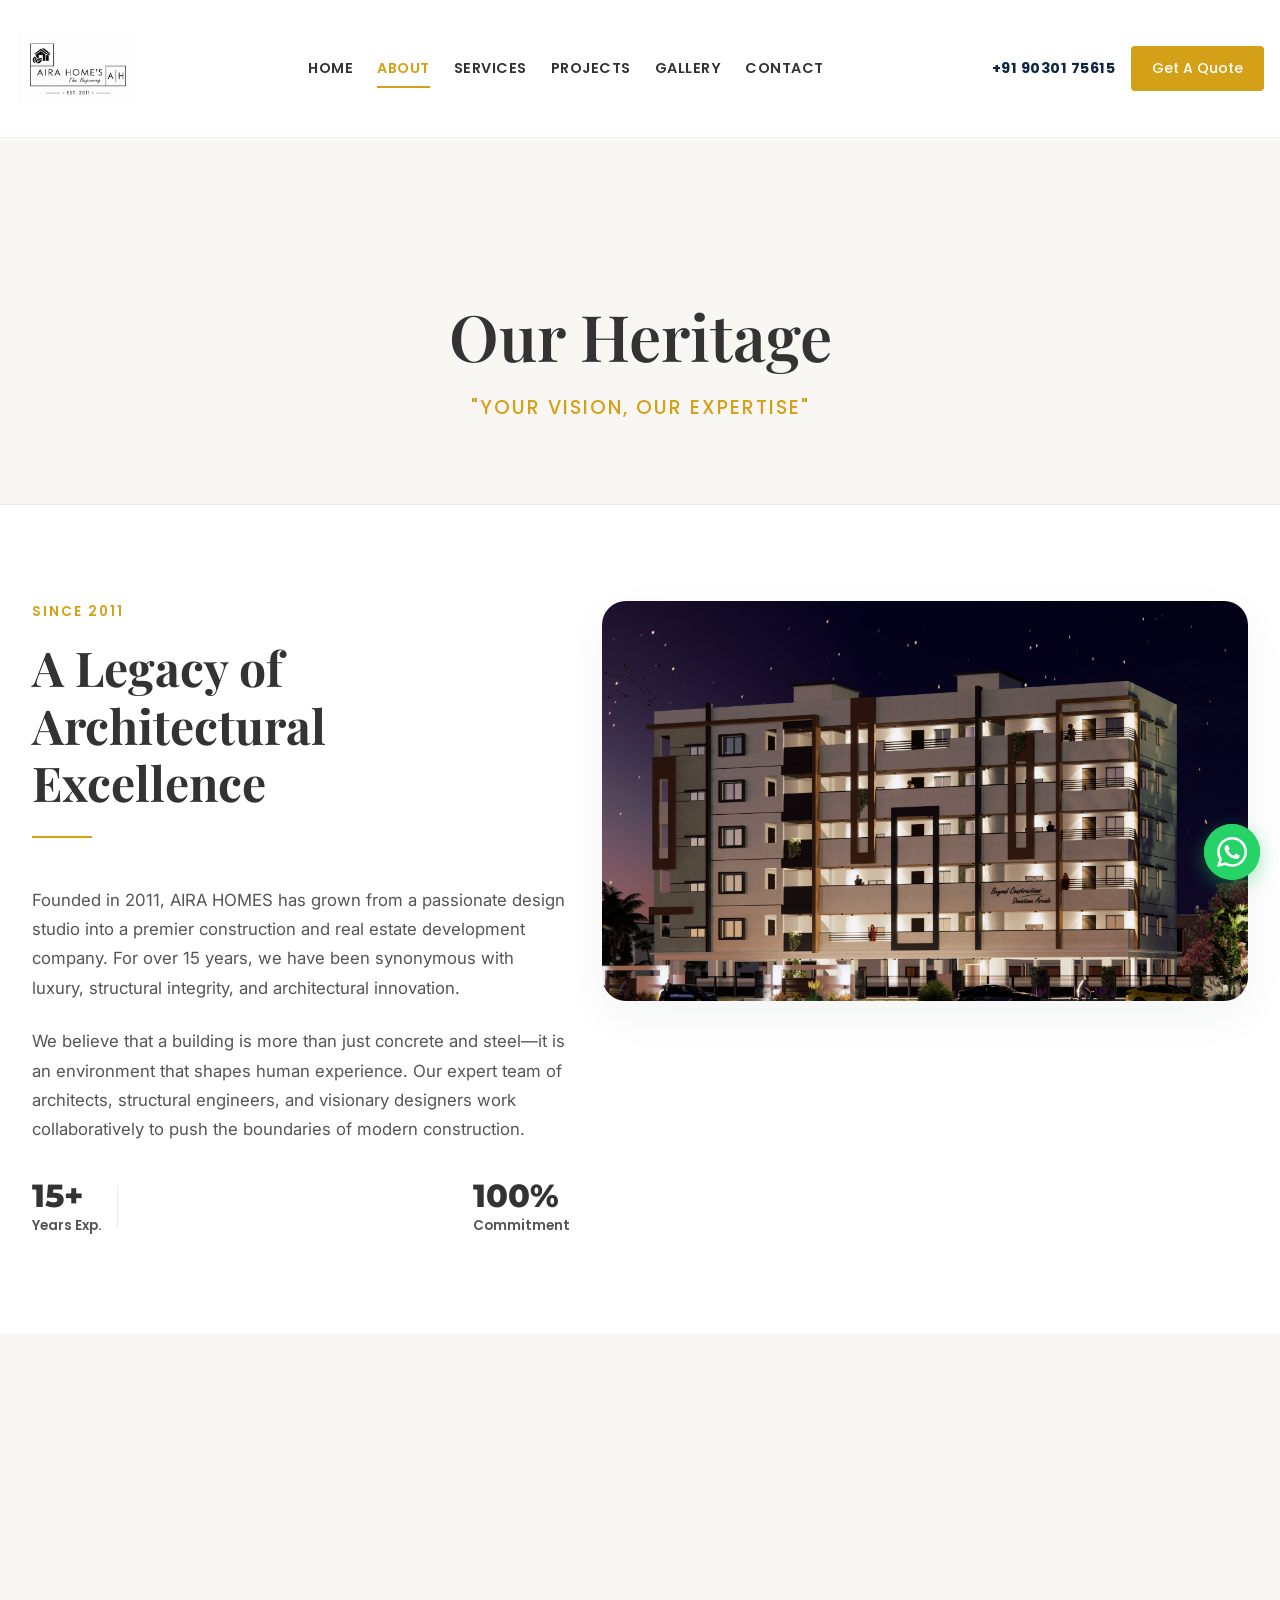
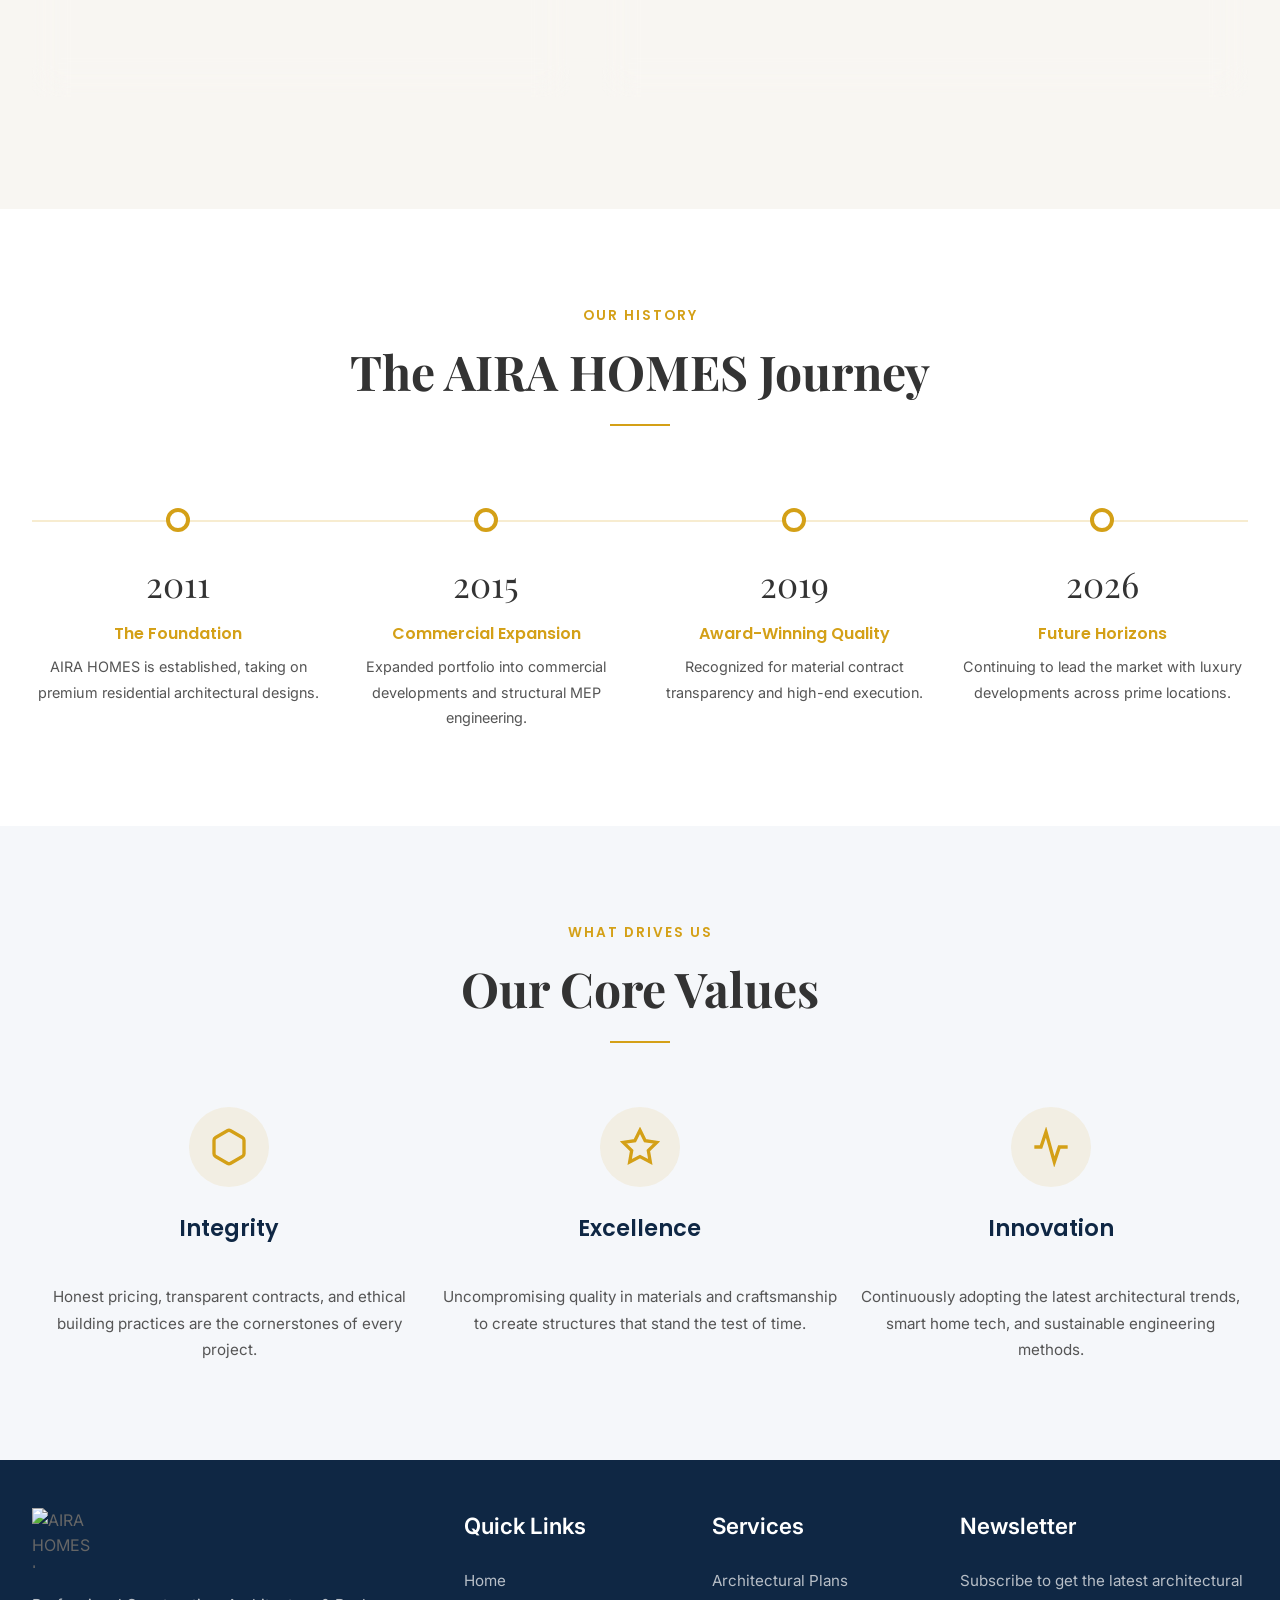
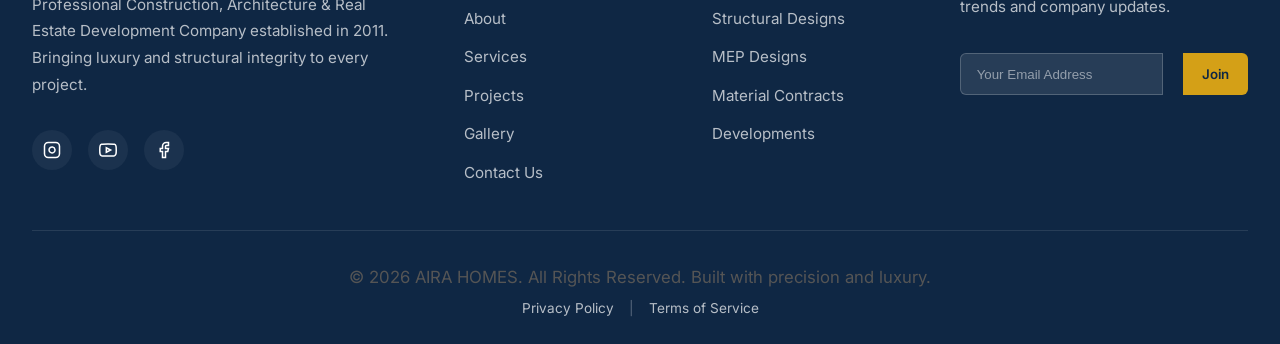
==== commit 994d23e4: "Updated 3D panorama section" ====
--- a/about.html
+++ b/about.html
@@ -295,3 +295,6 @@
 
 
 
+
+
+
--- a/css/style.css
+++ b/css/style.css
@@ -1,4 +1,4 @@
-﻿@import url('https://fonts.googleapis.com/css2?family=Inter:wght@300;400;500;600&family=Montserrat:wght@600;700;800&family=Playfair+Display:ital,wght@0,400;0,500;0,600;0,700;1,400&family=Poppins:wght@500;600;700&display=swap');
+@import url('https://fonts.googleapis.com/css2?family=Inter:wght@300;400;500;600&family=Montserrat:wght@600;700;800&family=Playfair+Display:ital,wght@0,400;0,500;0,600;0,700;1,400&family=Poppins:wght@500;600;700&display=swap');
 
 /* --- DESIGN SYSTEM VARIABLES --- */
 :root {
@@ -1063,22 +1063,24 @@
   display: flex;
   justify-content: center;
   flex-wrap: wrap;
-  gap: 1rem;
-  margin-bottom: 4rem;
+  gap: 0.5rem;
+  margin-bottom: 2rem;
+  padding: 0 0.5rem;
 }
 
 .projects-filter-btn {
   display: inline-flex;
   align-items: center;
-  gap: 0.8rem;
+  gap: 0.4rem;
   background: var(--bg-primary);
   border: 1px solid rgba(0,0,0,0.05);
-  padding: 0.8rem 2rem;
+  padding: 0.55rem 1rem;
   font-family: var(--font-button);
-  font-size: 0.95rem;
+  font-size: 0.78rem;
   font-weight: 600;
   border-radius: 30px;
   cursor: pointer;
+  white-space: nowrap;
   box-shadow: 0 4px 15px rgba(0,0,0,0.03);
   transition: var(--transition-smooth);
 }
@@ -1124,15 +1126,21 @@
 }
 
 .project-card-img {
-  height: 280px;
+  width: 100%;
+  height: 0;
+  padding-bottom: 65%;
   overflow: hidden;
   position: relative;
 }
 
 .project-card-img img {
+  position: absolute;
+  top: 0;
+  left: 0;
   width: 100%;
   height: 100%;
   object-fit: cover;
+  object-position: center;
   transition: transform 0.6s cubic-bezier(0.16, 1, 0.3, 1);
 }
 
@@ -1151,9 +1159,9 @@
 
 .project-card-title {
   font-family: var(--font-heading);
-  font-size: 1.6rem;
+  font-size: clamp(1rem, 2.5vw, 1.5rem);
   color: var(--text-dark);
-  margin-bottom: 1.2rem;
+  margin-bottom: 0.75rem;
 }
 
 .project-card-meta {
--- a/css/responsive.css
+++ b/css/responsive.css
@@ -1,4 +1,4 @@
-/* =============================================================
+﻿/* =============================================================
    AIRA HOMES — RESPONSIVE.CSS  (Complete Rewrite — clean fix)
    Mobile-First Responsive Overhaul for ALL pages
    Breakpoints:
@@ -521,7 +521,7 @@
 .form-row {
   display: grid !important;
   grid-template-columns: 1fr !important;
-  gap: 0 !important;
+  gap: 1.25rem !important;
 }
 
 .map-wrapper iframe {
@@ -603,13 +603,48 @@
 }
 
 /* ─────────────────────────────────────────
-   WHATSAPP FLOAT
+   WHATSAPP FLOAT — Always fixed, always visible
 ───────────────────────────────────────── */
 .whatsapp-float {
-  width: 48px !important;
-  height: 48px !important;
-  bottom: 1rem !important;
-  right: 1rem !important;
+  position: fixed !important;
+  bottom: 1.25rem !important;
+  right: 1.25rem !important;
+  width: 56px !important;
+  height: 56px !important;
+  background-color: #25D366 !important;
+  color: #fff !important;
+  border-radius: 50% !important;
+  display: flex !important;
+  align-items: center !important;
+  justify-content: center !important;
+  z-index: 9999 !important;
+  box-shadow: 0 6px 20px rgba(37, 211, 102, 0.4) !important;
+  cursor: pointer;
+  transition: transform 0.3s ease !important;
+  text-decoration: none !important;
+}
+
+.whatsapp-float:hover {
+  transform: scale(1.1) !important;
+}
+
+.whatsapp-float svg,
+.whatsapp-float i {
+  color: #fff !important;
+  font-size: 1.8rem;
+  fill: #fff !important;
+  width: 30px !important;
+  height: 30px !important;
+}
+
+.whatsapp-pulse {
+  position: absolute !important;
+  width: 100%;
+  height: 100%;
+  background-color: #25D366;
+  border-radius: 50%;
+  z-index: -1;
+  animation: pulseWave 2s infinite;
 }
 
 
@@ -624,7 +659,7 @@
   .stats-section {
     flex-direction: row !important;
     flex-wrap: wrap !important;
-    gap: 0 !important;
+    gap: 1.25rem !important;
   }
 
   .stat-card {
@@ -761,7 +796,7 @@
     padding: 2rem !important;
     margin-top: -30px !important;
     margin-bottom: 3rem !important;
-    gap: 0 !important;
+    gap: 1.25rem !important;
   }
 
   .stat-card {
@@ -854,7 +889,7 @@
 
   .newsletter-form {
     flex-direction: row !important;
-    gap: 0 !important;
+    gap: 1.25rem !important;
   }
 
   .newsletter-input,
@@ -1019,3 +1054,205 @@
   background: #D4A017;
   color: #fff;
 }
+
+
+/* ─────────────────────────────────────────
+   PROJECTS PAGE — RESPONSIVE IMAGE FIX
+───────────────────────────────────────── */
+
+/* Grid: 1 col mobile, 2 col tablet, 3 col desktop */
+.projects-grid-3 {
+  display: grid !important;
+  grid-template-columns: 1fr !important;
+  gap: 1.5rem !important;
+  margin-bottom: 2rem !important;
+}
+
+@media (min-width: 600px) {
+  .projects-grid-3 {
+    grid-template-columns: repeat(2, 1fr) !important;
+    gap: 1.5rem !important;
+  }
+}
+
+@media (min-width: 1024px) {
+  .projects-grid-3 {
+    grid-template-columns: repeat(3, 1fr) !important;
+    gap: 2rem !important;
+    margin-bottom: 4rem !important;
+  }
+}
+
+/* Project card full width */
+.project-luxury-card {
+  width: 100% !important;
+  display: flex;
+  flex-direction: column;
+  overflow: hidden;
+  border-radius: 12px;
+}
+
+/* Image container — aspect-ratio based, no fixed height */
+.project-card-img {
+  width: 100% !important;
+  height: 0 !important;
+  padding-bottom: 66% !important;  /* 3:2 ratio */
+  position: relative !important;
+  overflow: hidden !important;
+}
+
+.project-card-img img {
+  position: absolute !important;
+  top: 0 !important;
+  left: 0 !important;
+  width: 100% !important;
+  height: 100% !important;
+  object-fit: cover !important;
+  object-position: center !important;
+  display: block !important;
+}
+
+/* Card content padding — tighter on mobile */
+.project-card-content {
+  padding: 1rem 1.25rem !important;
+}
+
+.project-card-title {
+  font-size: clamp(1rem, 3vw, 1.4rem) !important;
+  margin-bottom: 0.5rem !important;
+  line-height: 1.3 !important;
+}
+
+.project-card-meta {
+  font-size: 0.82rem !important;
+  gap: 0.75rem !important;
+  flex-wrap: wrap !important;
+}
+
+/* Stats bar — stack on mobile */
+.horizontal-stats-card {
+  padding: 1.5rem 1rem !important;
+  flex-direction: column !important;
+  gap: 1.5rem !important;
+  align-items: flex-start !important;
+  margin-bottom: 2rem !important;
+}
+
+@media (min-width: 768px) {
+  .horizontal-stats-card {
+    flex-direction: row !important;
+    padding: 2.5rem 3rem !important;
+    align-items: center !important;
+  }
+  .project-card-content {
+    padding: 1.5rem !important;
+  }
+}
+
+@media (min-width: 1024px) {
+  .horizontal-stats-card {
+    padding: 3rem 4rem !important;
+  }
+  .project-card-img {
+    padding-bottom: 62% !important;
+  }
+}
+
+/* ─────────────────────────────────────────
+   PROJECTS PAGE — FILTER BUTTONS MOBILE FIX
+───────────────────────────────────────── */
+.projects-filter-bar {
+  display: flex !important;
+  flex-wrap: wrap !important;
+  justify-content: center !important;
+  gap: 0.5rem !important;
+  margin-bottom: 2rem !important;
+  padding: 0 0.5rem !important;
+}
+
+.projects-filter-btn {
+  display: inline-flex !important;
+  align-items: center !important;
+  gap: 0.4rem !important;
+  padding: 0.55rem 1rem !important;
+  font-size: 0.78rem !important;
+  border-radius: 30px !important;
+  white-space: nowrap !important;
+  flex-shrink: 0 !important;
+}
+
+.projects-filter-btn svg {
+  width: 14px !important;
+  height: 14px !important;
+  flex-shrink: 0 !important;
+}
+
+@media (min-width: 576px) {
+  .projects-filter-bar {
+    gap: 0.75rem !important;
+    margin-bottom: 2.5rem !important;
+  }
+  .projects-filter-btn {
+    padding: 0.65rem 1.25rem !important;
+    font-size: 0.85rem !important;
+    gap: 0.5rem !important;
+  }
+  .projects-filter-btn svg {
+    width: 16px !important;
+    height: 16px !important;
+  }
+}
+
+@media (min-width: 1024px) {
+  .projects-filter-bar {
+    gap: 1rem !important;
+    margin-bottom: 4rem !important;
+  }
+  .projects-filter-btn {
+    padding: 0.8rem 2rem !important;
+    font-size: 0.95rem !important;
+    gap: 0.8rem !important;
+  }
+  .projects-filter-btn svg {
+    width: 18px !important;
+    height: 18px !important;
+  }
+}
+
+/* --- PROJECTS GRID AND CARD ENFORCEMENT --- */
+.projects-grid-3 {
+  display: grid !important;
+  grid-template-columns: 1fr !important;
+  gap: 1.5rem !important;
+  width: 100% !important;
+}
+
+.projects-grid-3 .project-luxury-card {
+  display: flex;
+  flex-direction: column !important;
+  width: 100% !important;
+  margin: 0 !important;
+  float: none !important;
+}
+
+@media (min-width: 600px) {
+  .projects-grid-3 {
+    grid-template-columns: repeat(2, 1fr) !important;
+    gap: 1.5rem !important;
+  }
+}
+
+@media (min-width: 1024px) {
+  .projects-grid-3 {
+    grid-template-columns: repeat(3, 1fr) !important;
+    gap: 2rem !important;
+  }
+}
+
+@media (min-width: 1280px) {
+  .projects-grid-3 {
+    grid-template-columns: repeat(4, 1fr) !important;
+    gap: 2.5rem !important;
+  }
+}
+
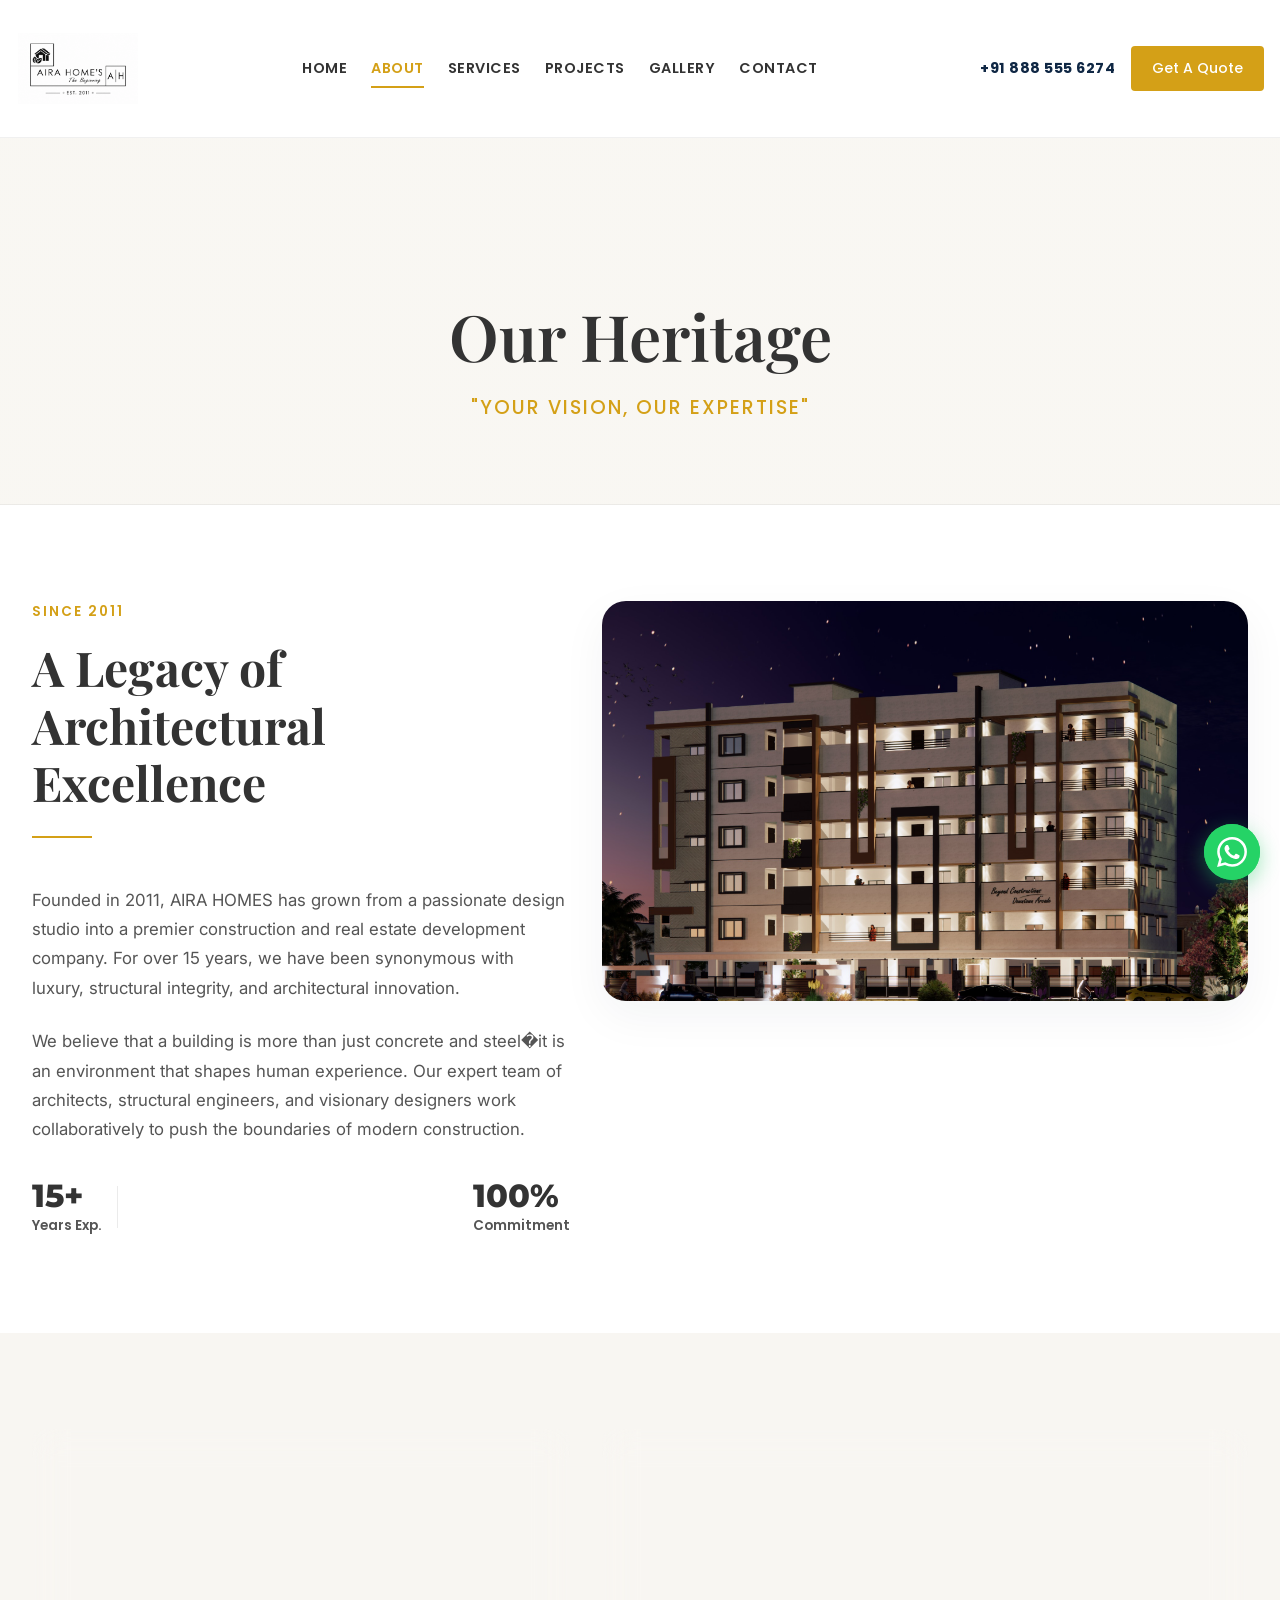
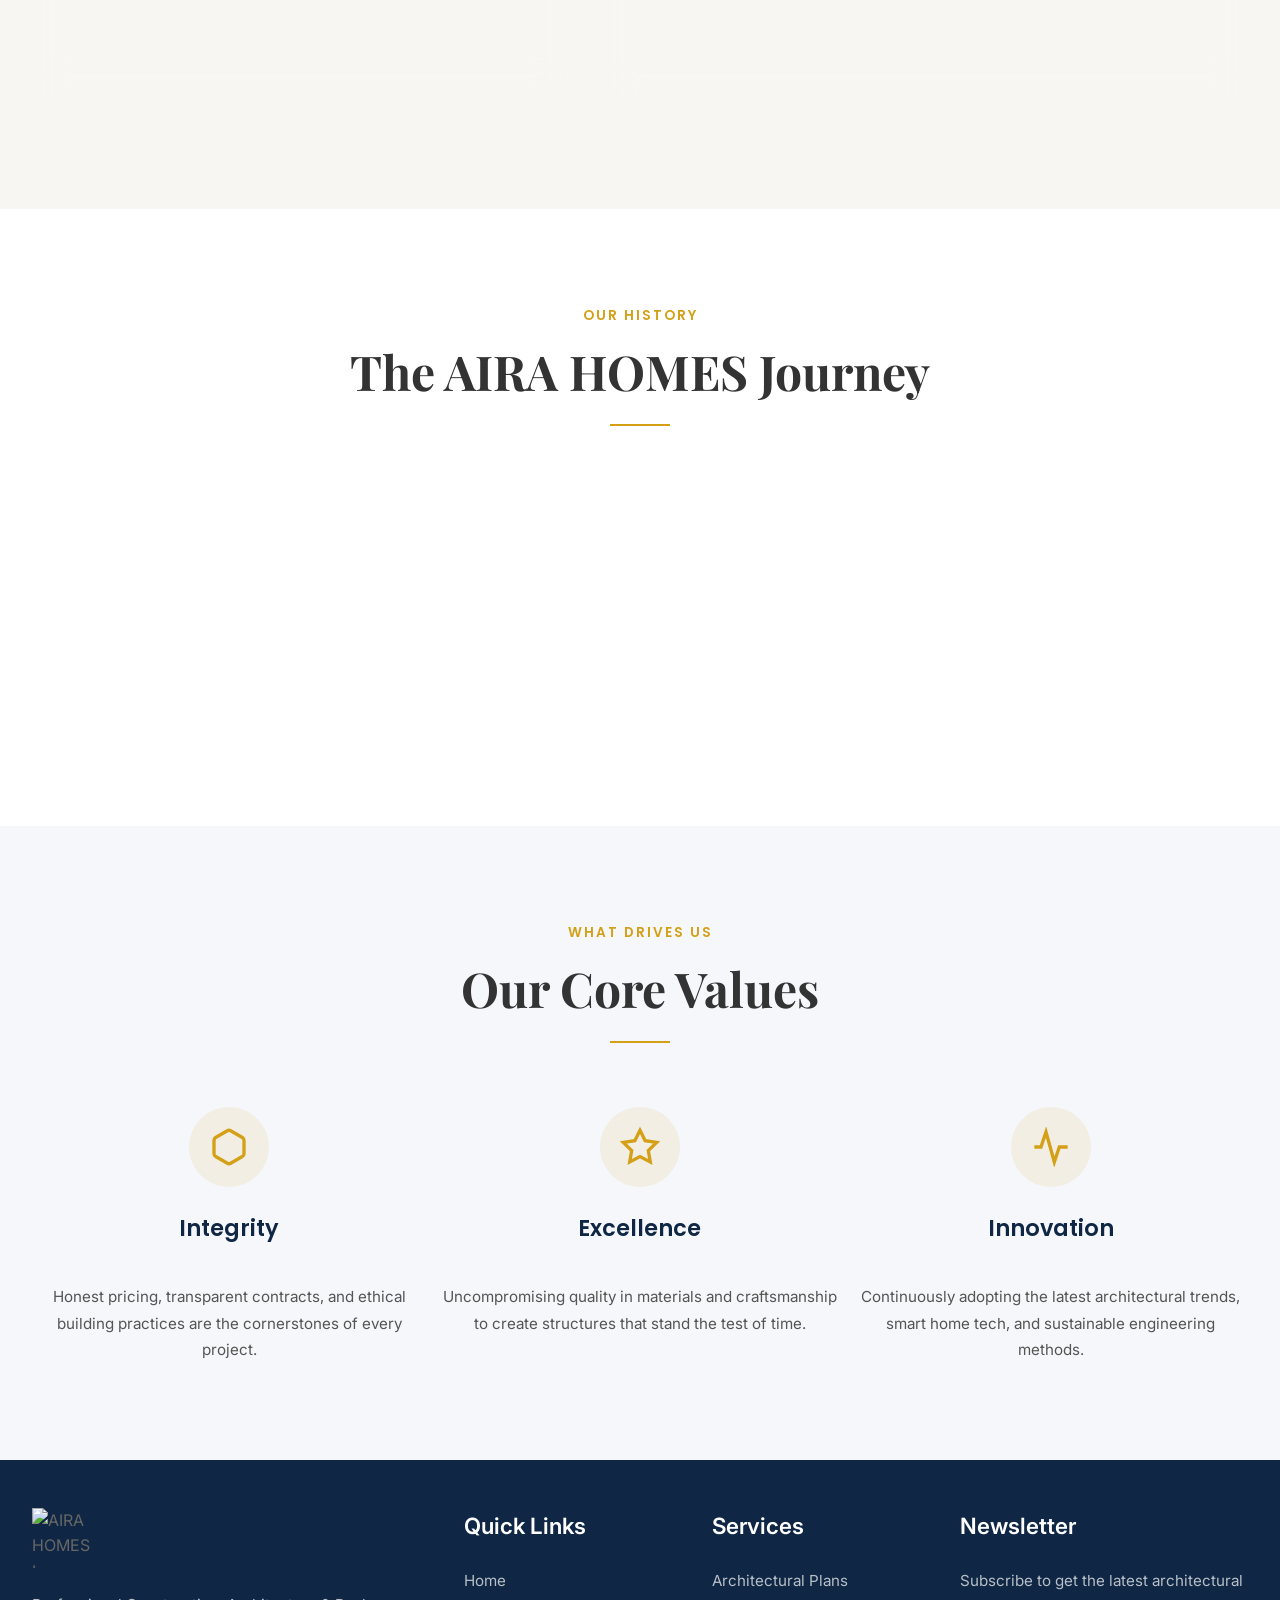
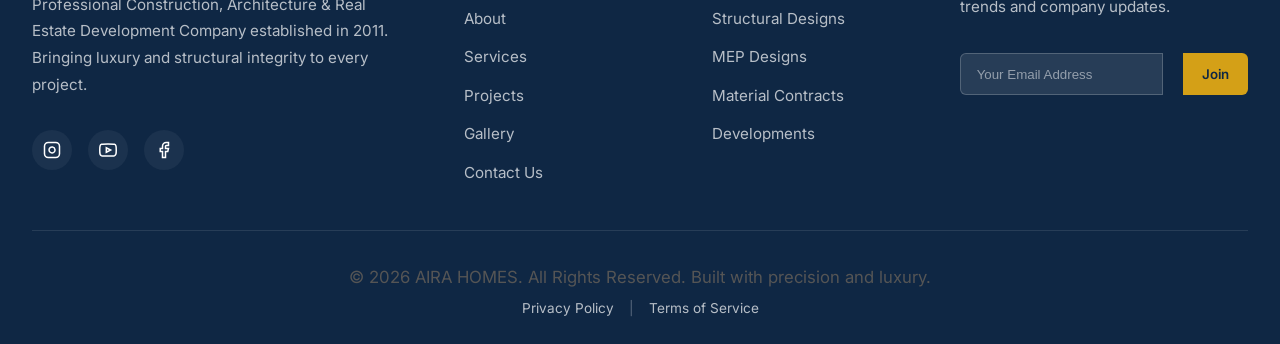
==== commit a6f6033e: "Updated 3D panorama section" ====
--- a/about.html
+++ b/about.html
@@ -32,7 +32,7 @@
       </nav>
 
       <div class="nav-cta">
-        <a href="contact.html#contact-form" class="nav-link" style="font-weight: 700; color: var(--navy-dark); text-transform: none;">+91 90301 75615</a>
+        <a href="contact.html#contact-form" class="nav-link" style="font-weight: 700; color: var(--navy-dark); text-transform: none;">+91 888 555 6274</a>
         <a href="contact.html" class="btn btn-gold">Get A Quote</a>
       </div>
 
@@ -57,9 +57,9 @@
     </div>
       <div class="mobile-socials">
         <div class="social-links">
-            <a href="https://instagram.com" target="_blank" rel="noopener"><i class="fa-brands fa-instagram"></i></a>
-            <a href="https://linkedin.com" target="_blank" rel="noopener"><i class="fa-brands fa-linkedin-in"></i></a>
-            <a href="https://facebook.com" target="_blank" rel="noopener"><i class="fa-brands fa-facebook-f"></i></a>
+            <a href="https://www.instagram.com/aira_homes_?igsh=MXM3eGhtYWdzZmJ4OQ==" target="_blank" rel="noopener"><i class="fa-brands fa-instagram"></i></a>
+            <a href="https://www.youtube.com/channel/UC4AeRJJ2x_z1J_MsNEatcOw" target="_blank" rel="noopener"><i class="fa-brands fa-youtube"></i></a>
+            <a href="https://www.facebook.com/profile.php?id=61591469667228" target="_blank" rel="noopener"><i class="fa-brands fa-facebook-f"></i></a>
         </div>
     </div>
 </aside>
@@ -83,7 +83,7 @@
             <div class="section-divider"></div>
           </div>
           <p style="margin-bottom: 1.5rem; font-size: 1.05rem;">Founded in 2011, AIRA HOMES has grown from a passionate design studio into a premier construction and real estate development company. For over 15 years, we have been synonymous with luxury, structural integrity, and architectural innovation.</p>
-          <p style="margin-bottom: 2rem; font-size: 1.05rem;">We believe that a building is more than just concrete and steel—it is an environment that shapes human experience. Our expert team of architects, structural engineers, and visionary designers work collaboratively to push the boundaries of modern construction.</p>
+          <p style="margin-bottom: 2rem; font-size: 1.05rem;">We believe that a building is more than just concrete and steel�it is an environment that shapes human experience. Our expert team of architects, structural engineers, and visionary designers work collaboratively to push the boundaries of modern construction.</p>
           
           <div class="services-row" style="margin-top: 2rem;">
             <div class="stat-item" style="text-align: left;">
@@ -267,7 +267,7 @@
   </footer>
 
   <!-- WHATSAPP FLOATING BUTTON -->
-  <a href="https://wa.me/919030175615" target="_blank" class="whatsapp-float" aria-label="Chat on WhatsApp">
+  <a href="https://wa.me/918885556274" target="_blank" class="whatsapp-float" aria-label="Chat on WhatsApp">
     <div class="whatsapp-pulse"></div>
     <svg viewBox="0 0 24 24">
       <path d="M17.472 14.382c-.297-.149-1.758-.867-2.03-.967-.273-.099-.471-.148-.67.15-.197.297-.767.966-.94 1.164-.173.199-.347.223-.644.075-.297-.15-1.255-.463-2.39-1.475-.883-.788-1.48-1.761-1.653-2.059-.173-.297-.018-.458.13-.606.134-.133.298-.347.446-.52.149-.174.198-.298.298-.497.099-.198.05-.371-.025-.52-.075-.149-.669-1.612-.916-2.207-.242-.579-.487-.5-.669-.51a12.8 12.8 0 0 0-.57-.01c-.198 0-.52.074-.792.372-.272.297-1.04 1.016-1.04 2.479 0 1.462 1.065 2.875 1.213 3.074.149.198 2.096 3.2 5.077 4.487.709.306 1.262.489 1.694.625.712.227 1.36.195 1.871.118.571-.085 1.758-.719 2.006-1.413.248-.694.248-1.289.173-1.413-.074-.124-.272-.198-.57-.347m-5.421 7.403h-.004a9.87 9.87 0 0 1-5.031-1.378l-.361-.214-3.741.982.998-3.648-.235-.374a9.86 9.86 0 0 1-1.51-5.26c.001-5.45 4.436-9.884 9.888-9.884 2.64 0 5.122 1.03 6.988 2.898a9.825 9.825 0 0 1 2.893 6.994c-.003 5.45-4.437 9.884-9.885 9.884m8.413-18.297A11.815 11.815 0 0 0 12.05 0C5.495 0 .16 5.335.157 11.892c0 2.096.547 4.142 1.588 5.945L.057 24l6.305-1.654a11.882 11.882 0 0 0 5.683 1.448h.005c6.554 0 11.89-5.335 11.893-11.893a11.821 11.821 0 0 0-3.48-8.413Z"/>
@@ -298,3 +298,6 @@
 
 
 
+
+
+
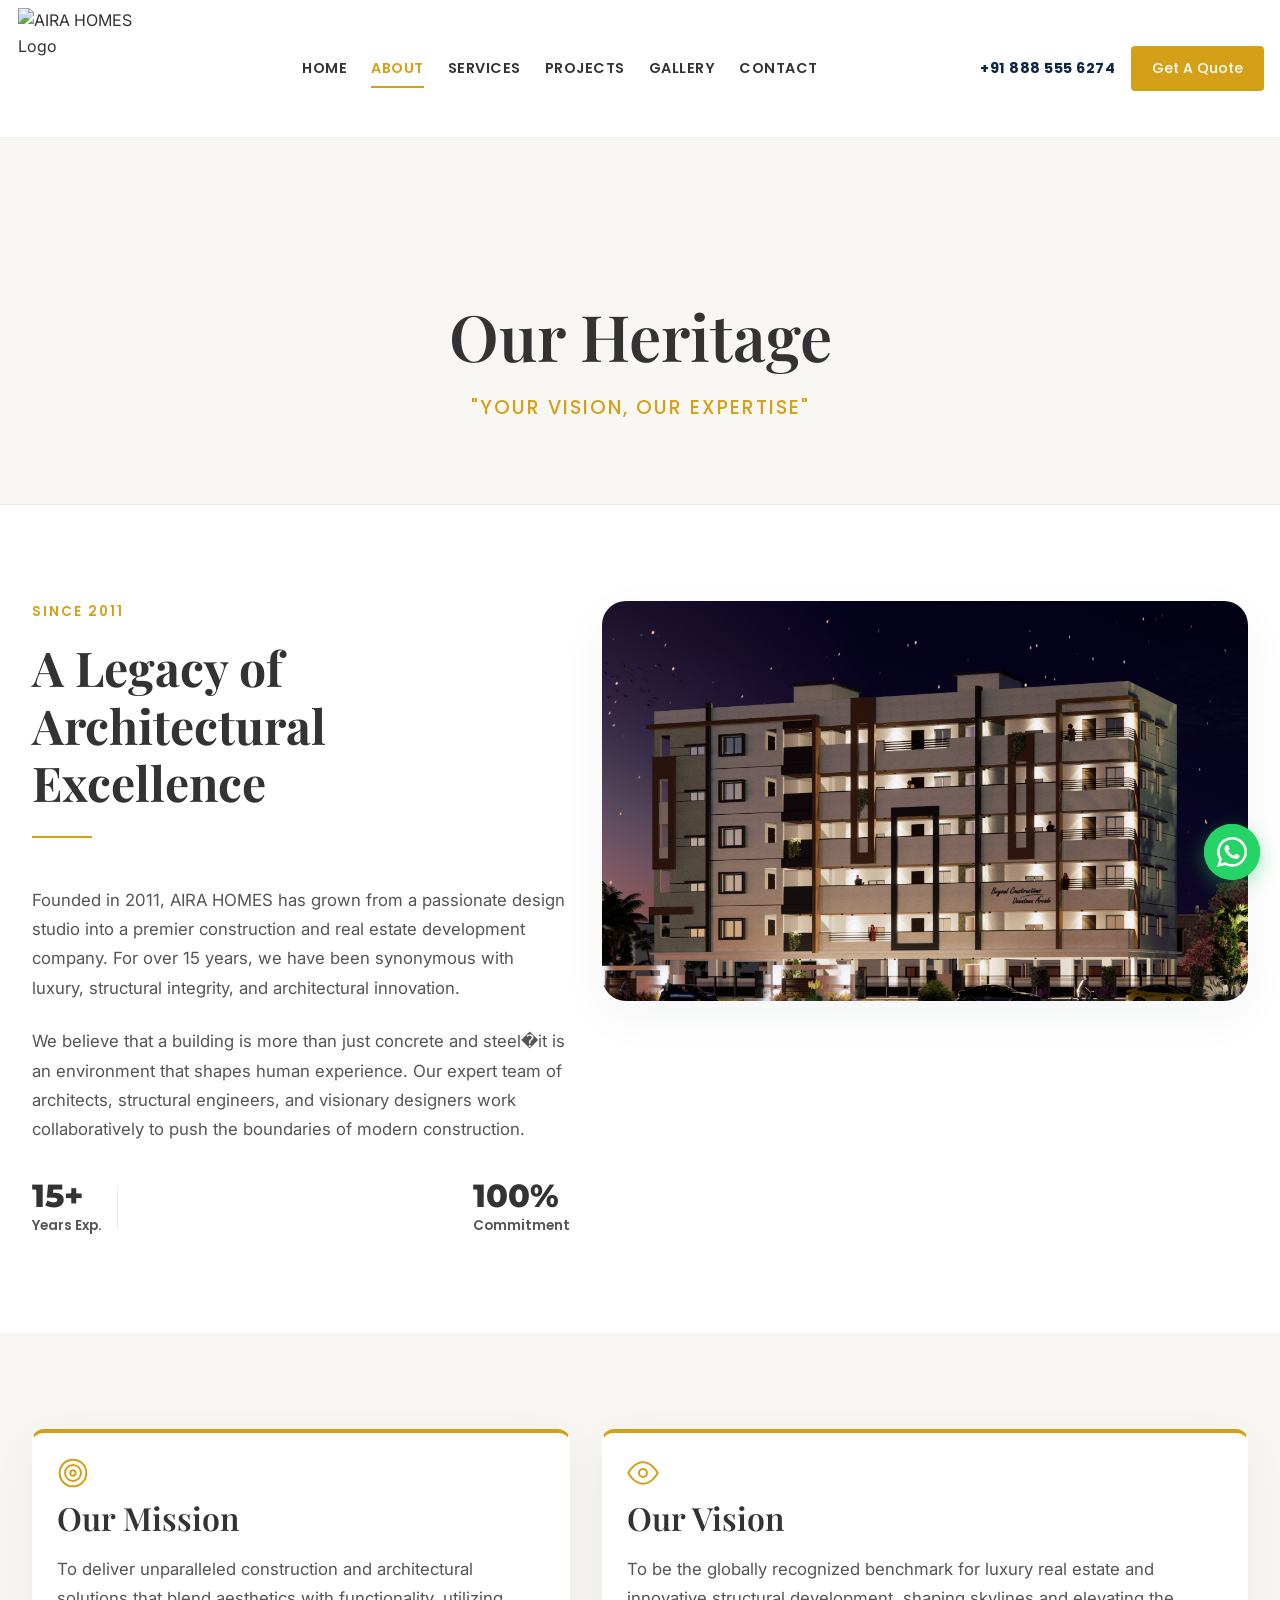
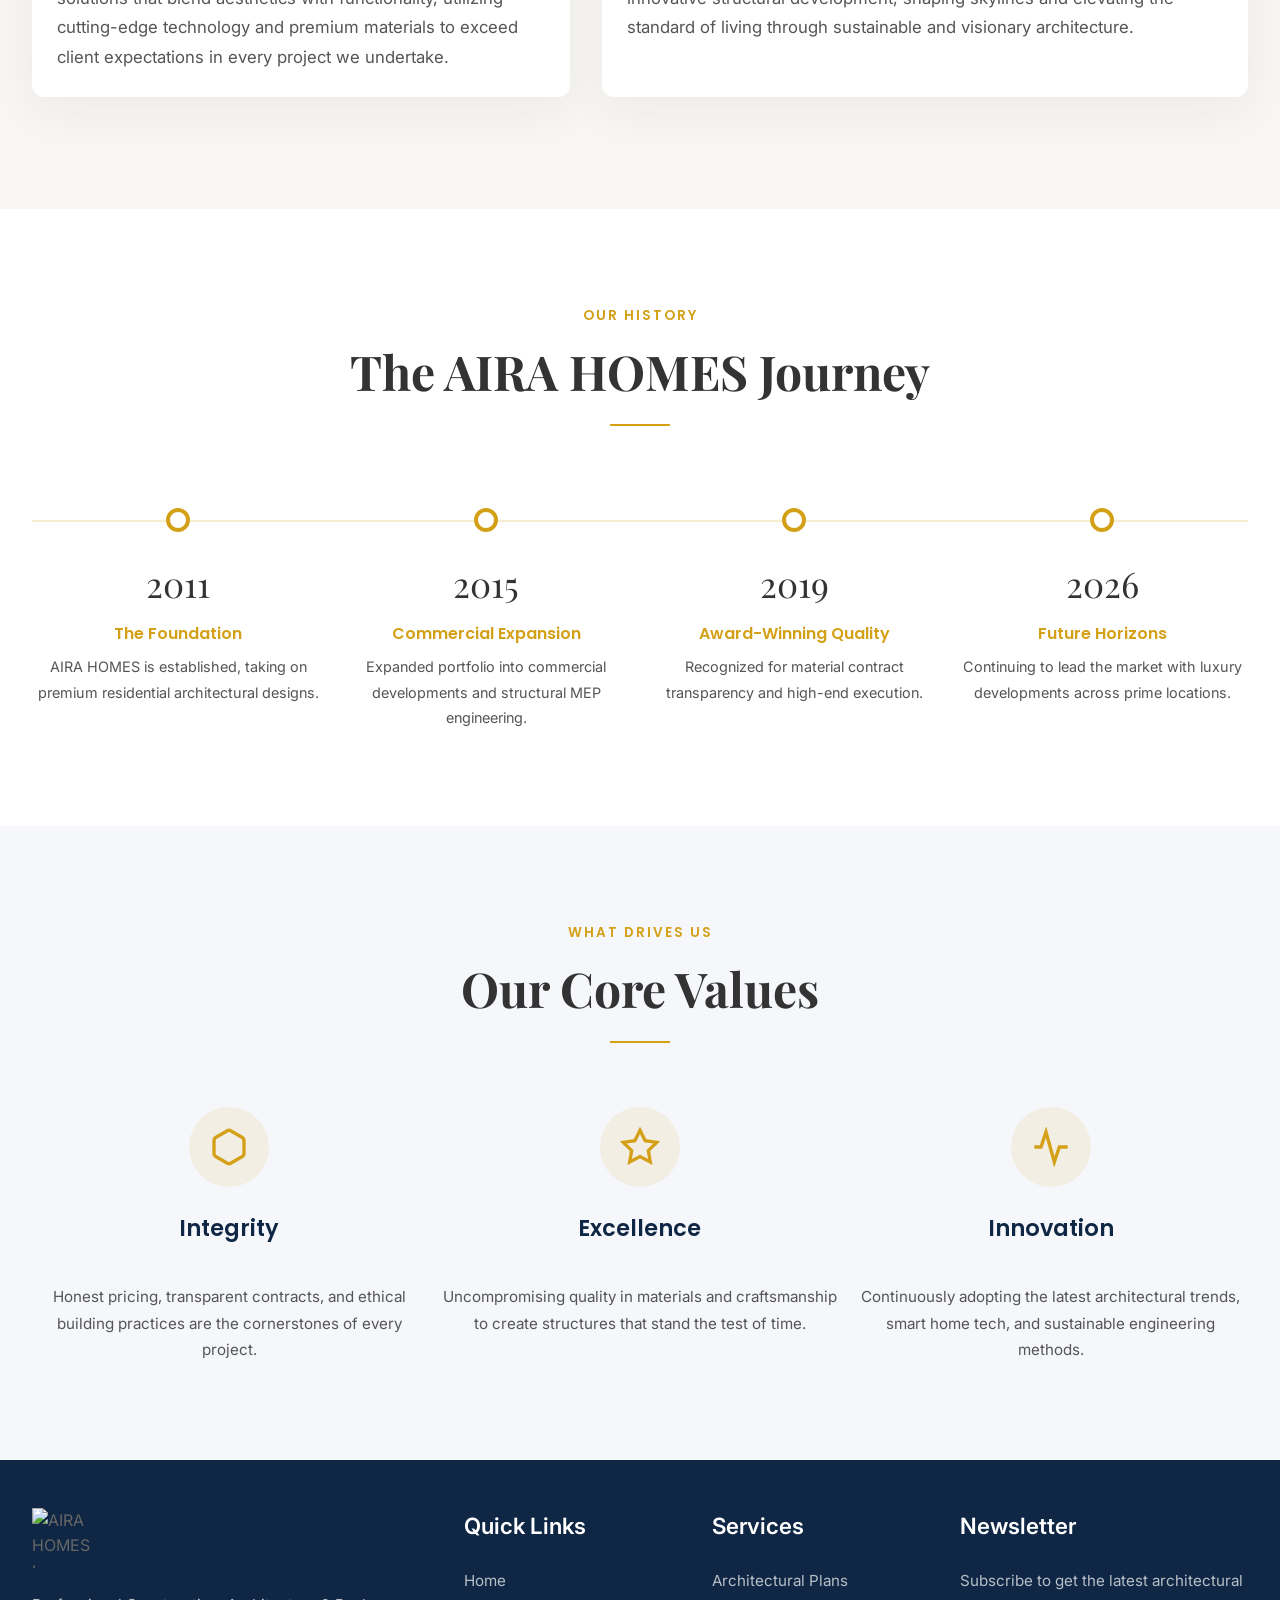
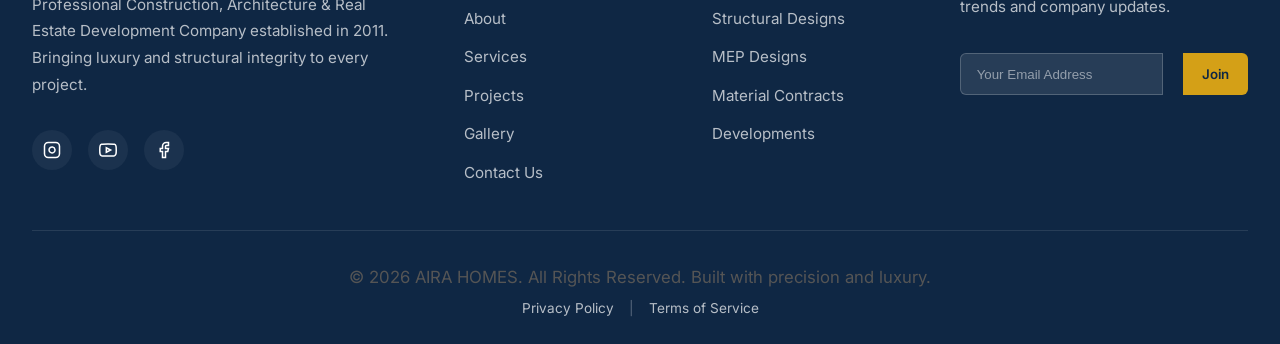
==== commit 37287c9d: "Update AiraHomes website" ====
--- a/about.html
+++ b/about.html
@@ -5,7 +5,7 @@
   <meta name="viewport" content="width=device-width, initial-scale=1.0">
   <meta name="description" content="AIRA HOMES Journey - Learn about our mission, vision, core values, and our 15+ years of excellence in construction and real estate.">
   <title>About Us | AIRA HOMES</title>
-  <link rel="icon" type="image/png" href="logo.png"><link rel="shortcut icon" href="logo.png"><link rel="apple-touch-icon" href="logo.png">
+  <link rel="icon" type="image/png" href="Logo.png"><link rel="shortcut icon" href="Logo.png"><link rel="apple-touch-icon" href="Logo.png">
   <link rel="stylesheet" href="css/style.css">
   <link href="https://fonts.googleapis.com/css2?family=Inter:wght@300;400;500;600&family=Montserrat:wght@600;700;800&family=Playfair+Display:ital,wght@0,400;0,500;0,600;0,700;1,400&family=Poppins:wght@500;600;700&display=swap" rel="stylesheet">
   <link rel="stylesheet" href="css/responsive.css">
@@ -19,7 +19,7 @@
   <header id="header">
     <div class="nav-container">
       <a href="index.html" class="logo">
-        <img src="logo.png" alt="AIRA HOMES Logo" style="height: 120px; width: 120px; object-fit: contain;" loading="lazy">
+        <img src="Logo.png" alt="AIRA HOMES Logo" style="height: 120px; width: 120px; object-fit: contain;" loading="lazy">
       </a>
 
       <nav class="nav-menu">
@@ -301,3 +301,4 @@
 
 
 
+
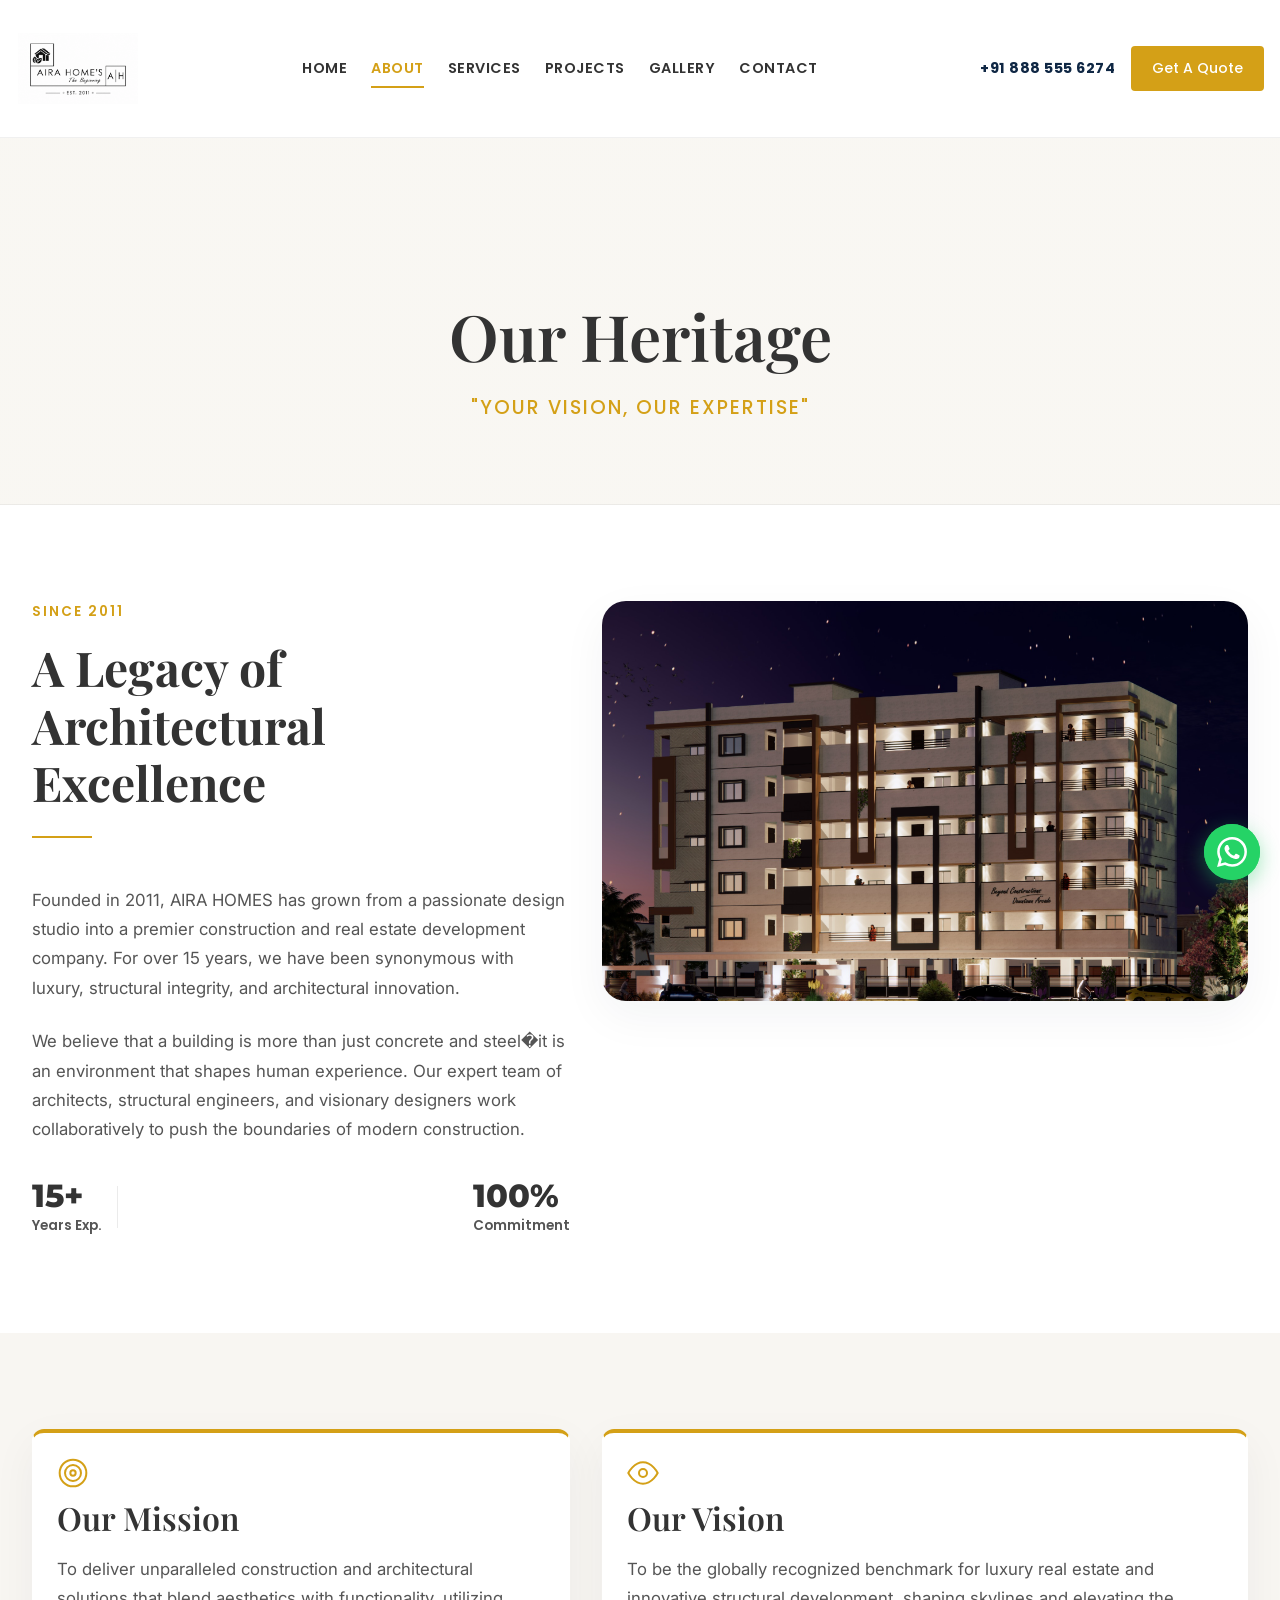
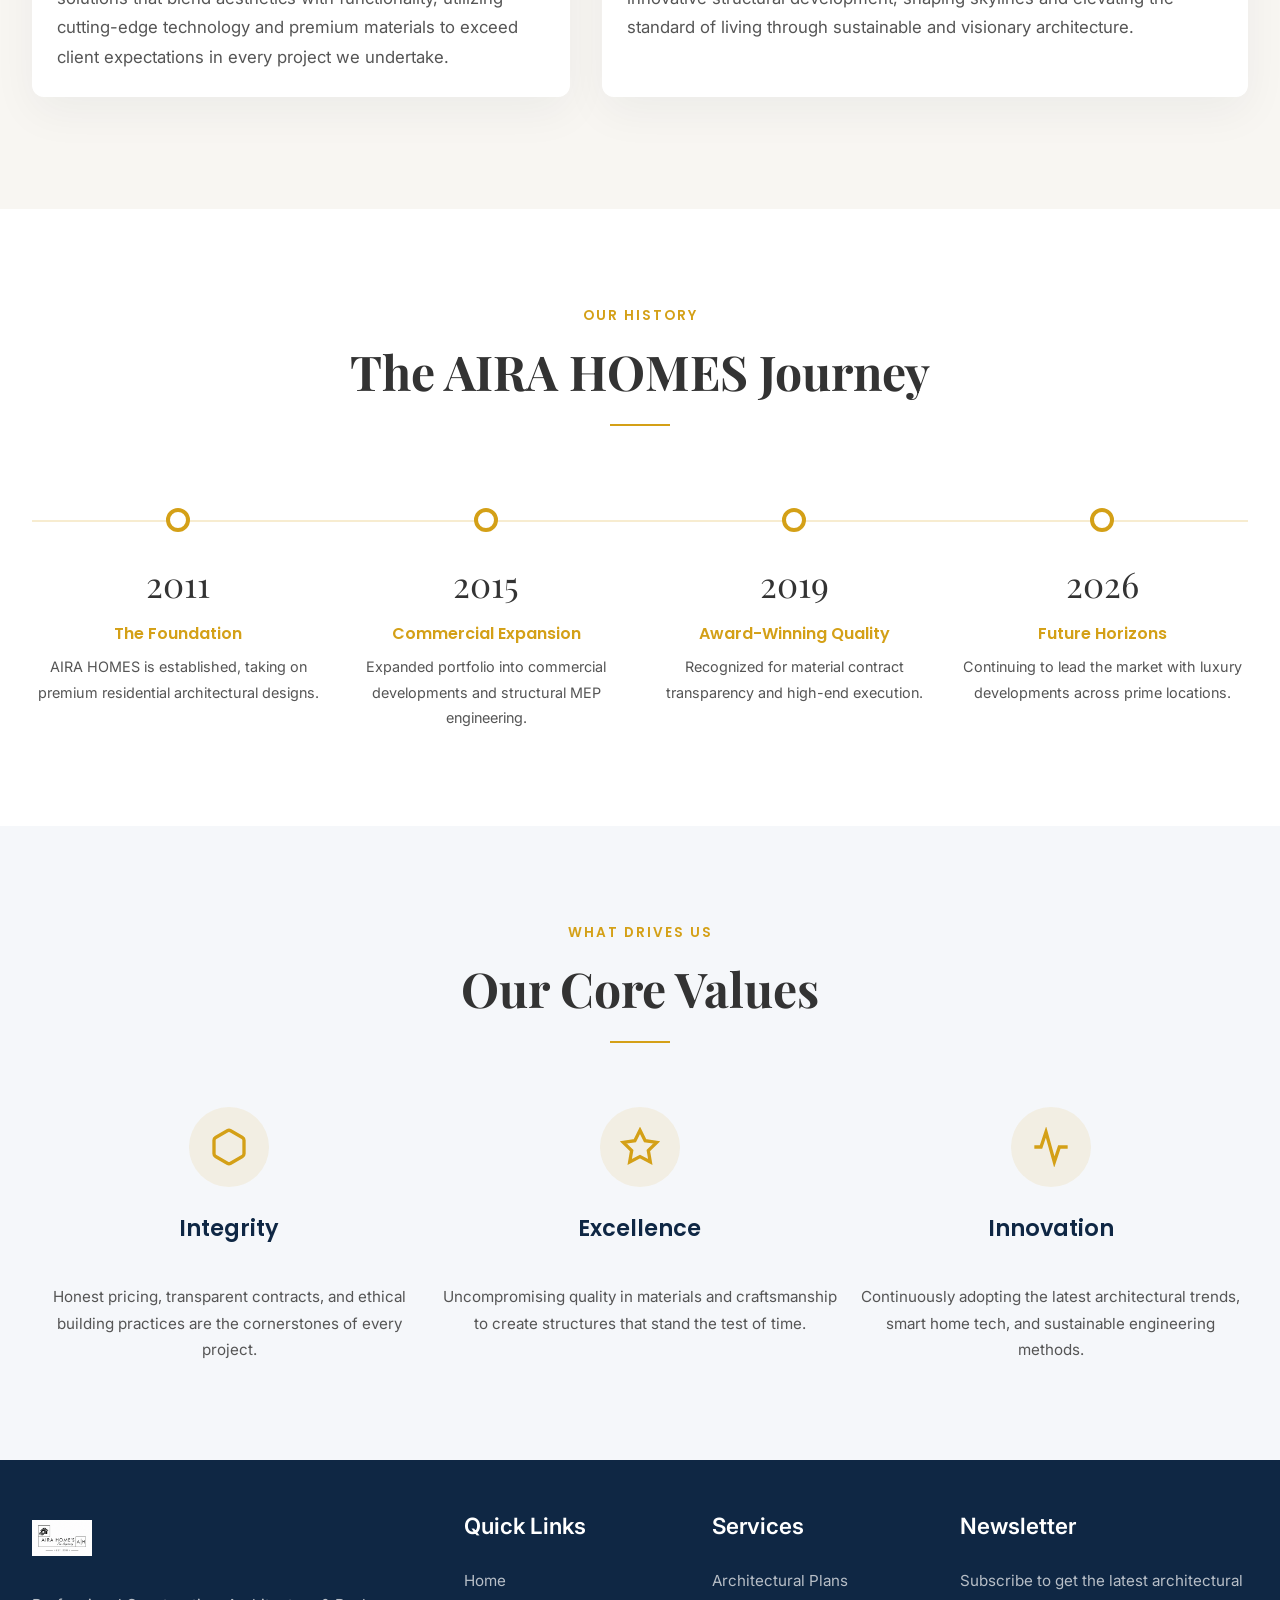
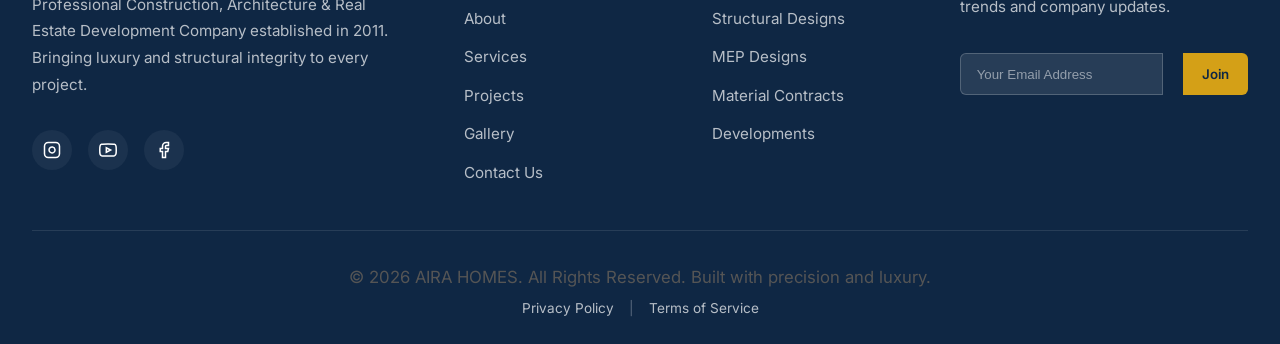
==== commit df4db92a: "Update AiraHomes website" ====
--- a/about.html
+++ b/about.html
@@ -5,7 +5,7 @@
   <meta name="viewport" content="width=device-width, initial-scale=1.0">
   <meta name="description" content="AIRA HOMES Journey - Learn about our mission, vision, core values, and our 15+ years of excellence in construction and real estate.">
   <title>About Us | AIRA HOMES</title>
-  <link rel="icon" type="image/png" href="Logo.png"><link rel="shortcut icon" href="Logo.png"><link rel="apple-touch-icon" href="Logo.png">
+  <link rel="icon" type="image/png" href="logo.png"><link rel="shortcut icon" href="logo.png"><link rel="apple-touch-icon" href="logo.png">
   <link rel="stylesheet" href="css/style.css">
   <link href="https://fonts.googleapis.com/css2?family=Inter:wght@300;400;500;600&family=Montserrat:wght@600;700;800&family=Playfair+Display:ital,wght@0,400;0,500;0,600;0,700;1,400&family=Poppins:wght@500;600;700&display=swap" rel="stylesheet">
   <link rel="stylesheet" href="css/responsive.css">
@@ -19,7 +19,7 @@
   <header id="header">
     <div class="nav-container">
       <a href="index.html" class="logo">
-        <img src="Logo.png" alt="AIRA HOMES Logo" style="height: 120px; width: 120px; object-fit: contain;" loading="lazy">
+        <img src="logo.png" alt="AIRA HOMES Logo" style="height: 120px; width: 120px; object-fit: contain;" loading="lazy">
       </a>
 
       <nav class="nav-menu">
@@ -210,7 +210,7 @@
       <div class="footer-grid">
         <div class="footer-about">
           <div class="footer-logo" style="margin-bottom: 1.5rem;">
-            <img src="Logo.png" alt="AIRA HOMES Logo" style="height: 60px; width: 60px; object-fit: contain;" loading="lazy">
+            <img src="logo.png" alt="AIRA HOMES Logo" style="height: 60px; width: 60px; object-fit: contain;" loading="lazy">
           </div>
           <p class="footer-desc">Professional Construction, Architecture & Real Estate Development Company established in 2011. Bringing luxury and structural integrity to every project.</p>
                     <div class="social-links">
@@ -302,3 +302,4 @@
 
 
 
+
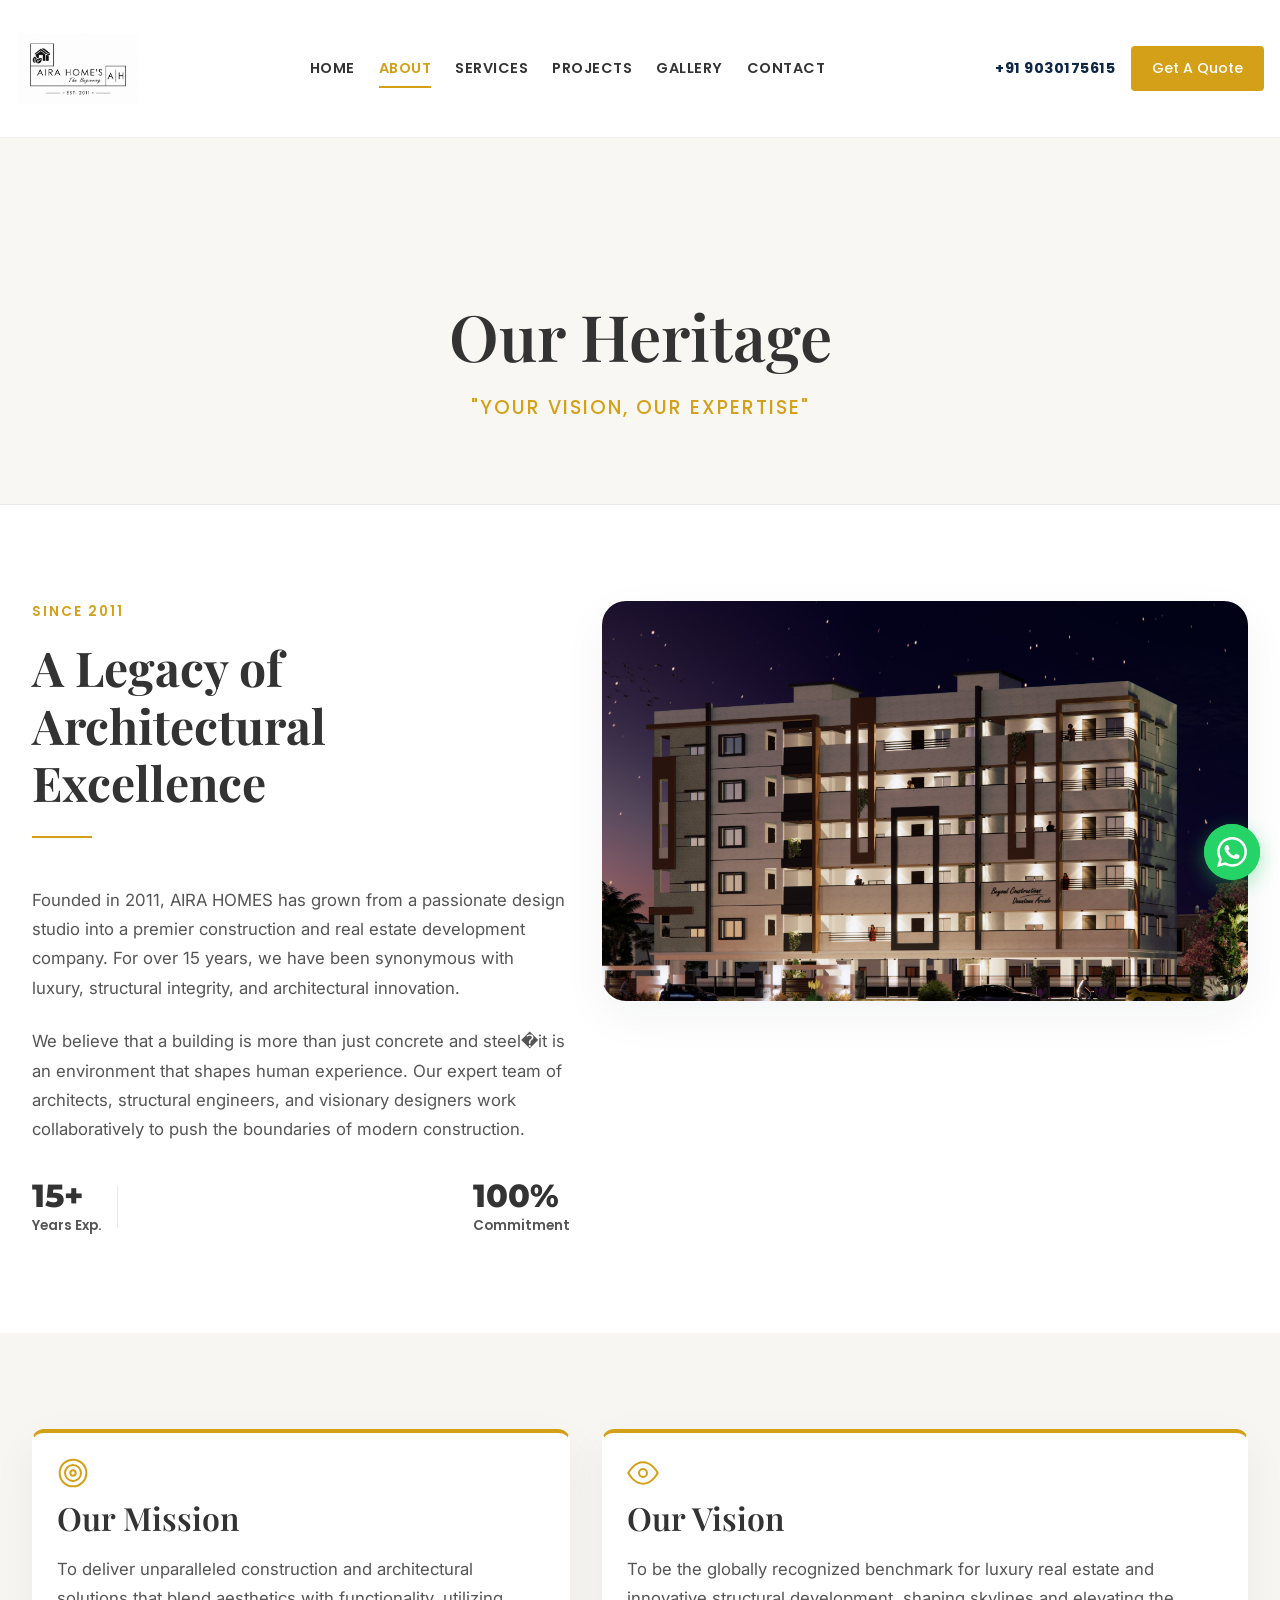
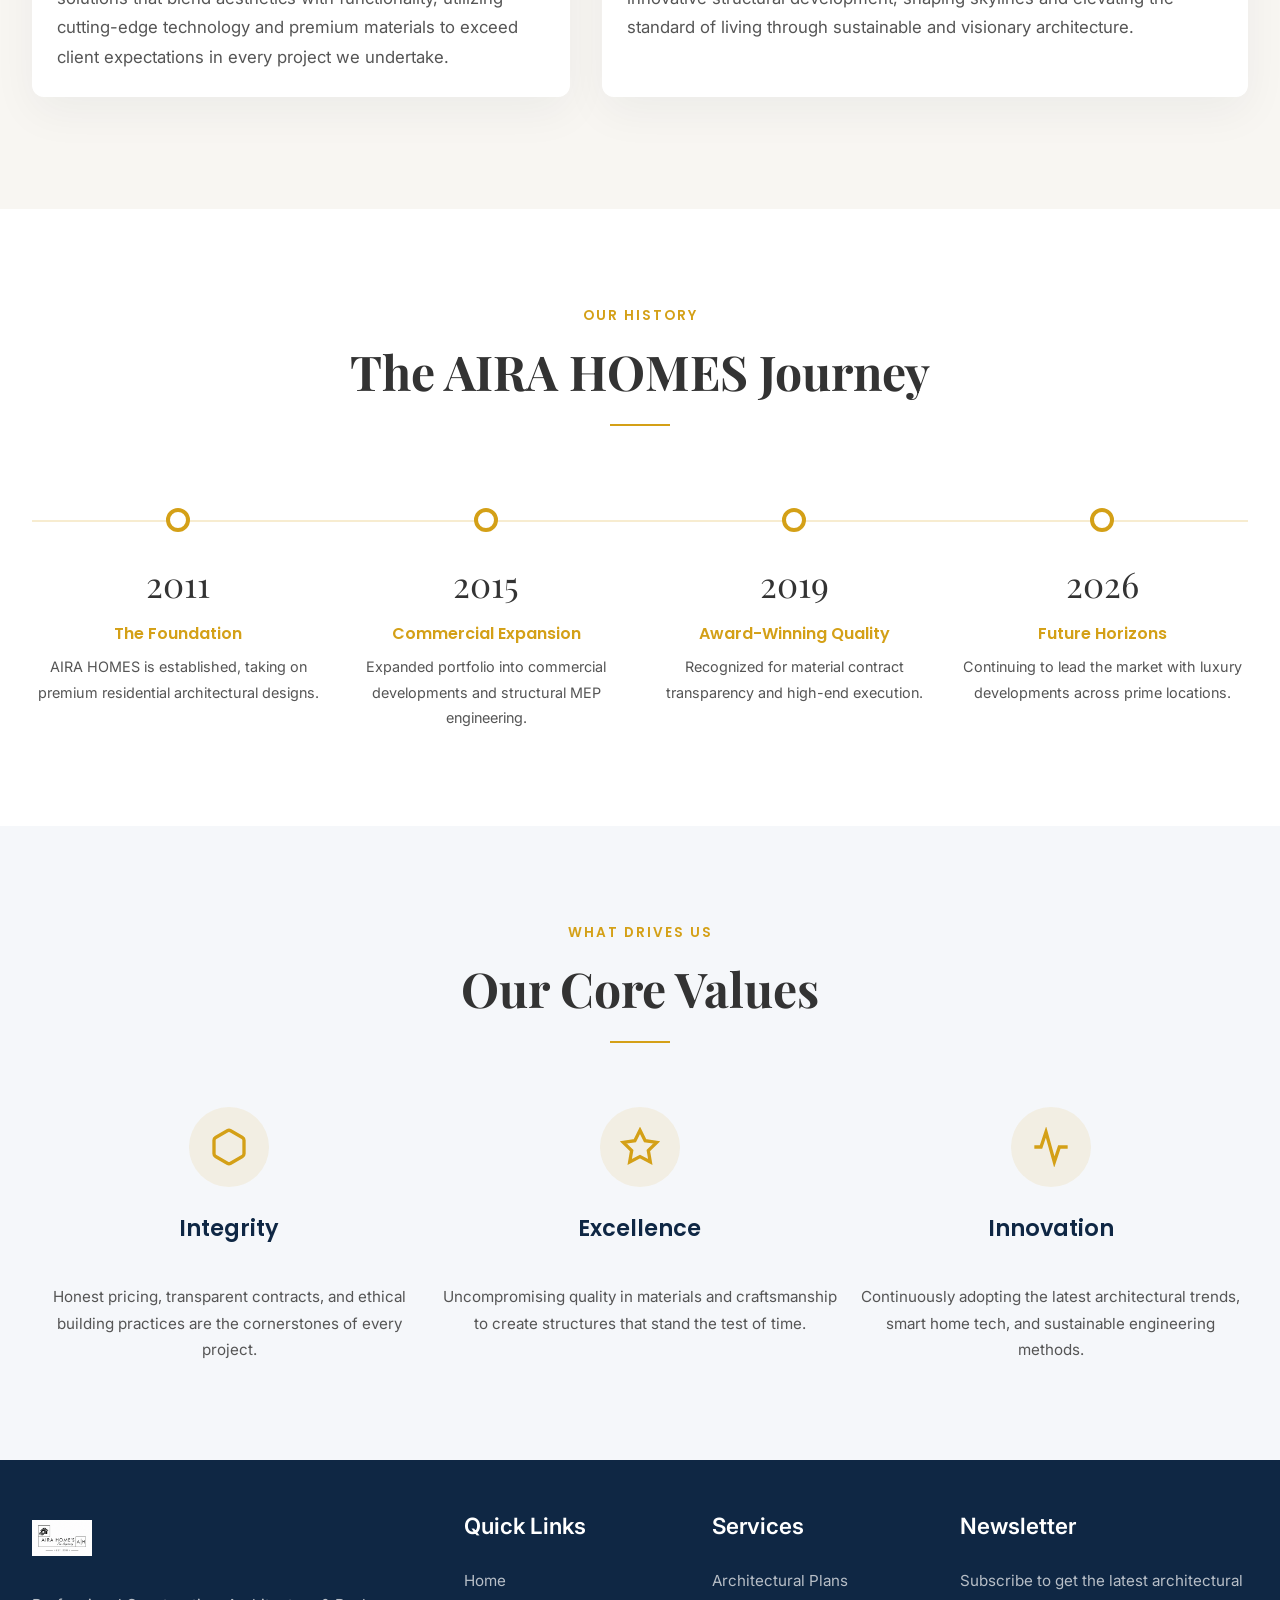
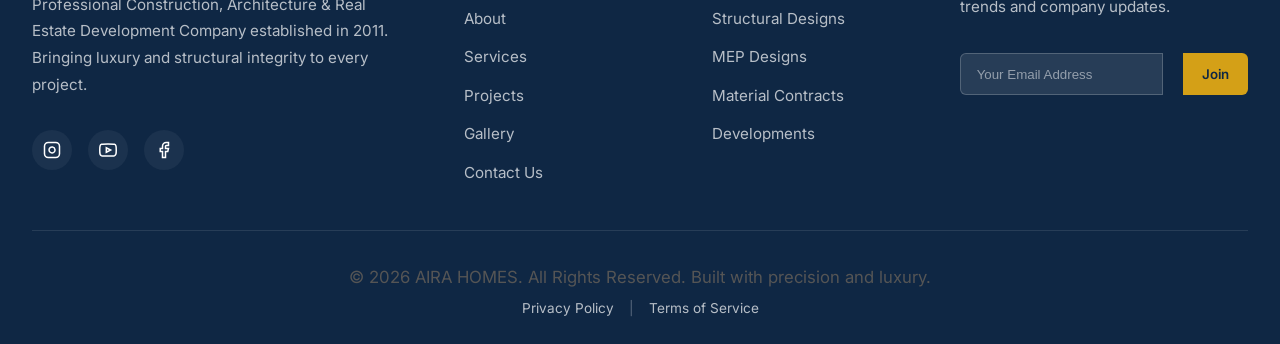
==== commit efbb2cbf: "Updated gallery page" ====
--- a/about.html
+++ b/about.html
@@ -32,7 +32,7 @@
       </nav>
 
       <div class="nav-cta">
-        <a href="contact.html#contact-form" class="nav-link" style="font-weight: 700; color: var(--navy-dark); text-transform: none;">+91 888 555 6274</a>
+        <a href="contact.html#contact-form" class="nav-link" style="font-weight: 700; color: var(--navy-dark); text-transform: none;">+91 9030175615</a>
         <a href="contact.html" class="btn btn-gold">Get A Quote</a>
       </div>
 
@@ -303,3 +303,4 @@
 
 
 
+
